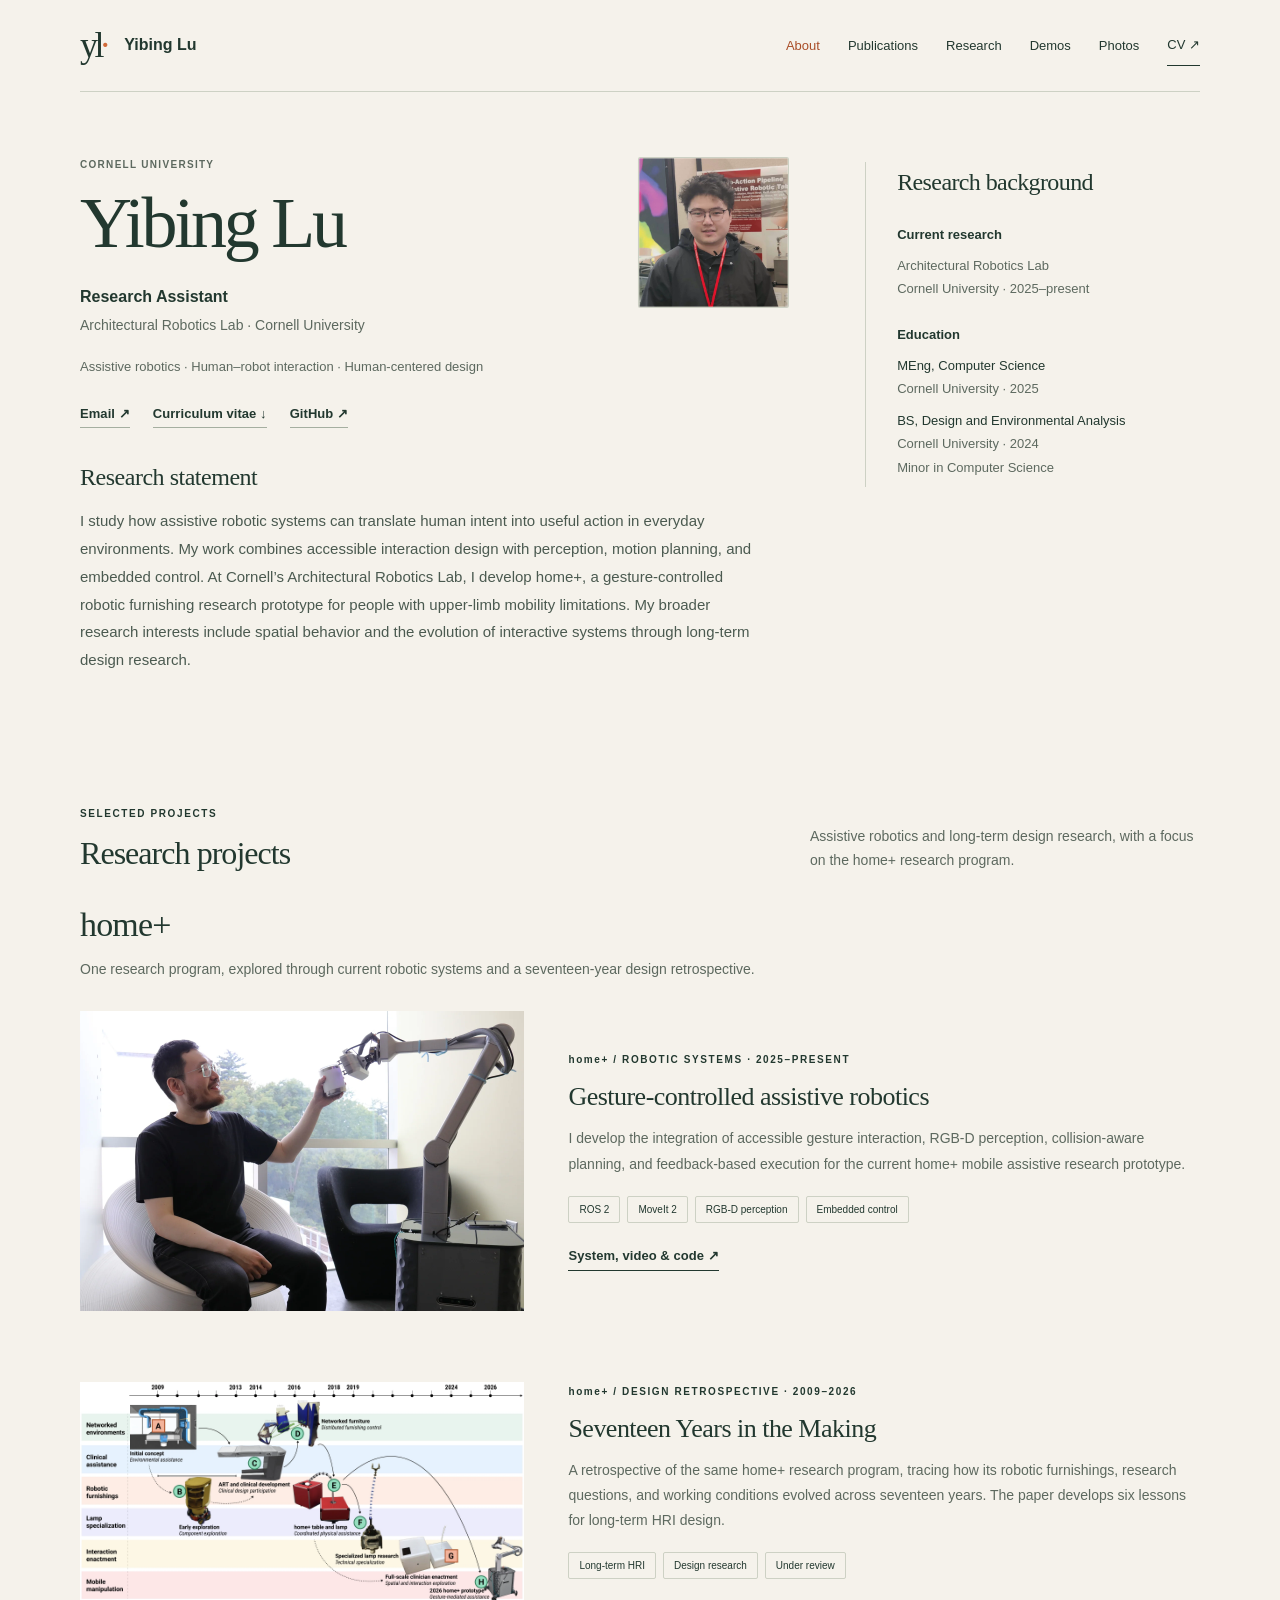
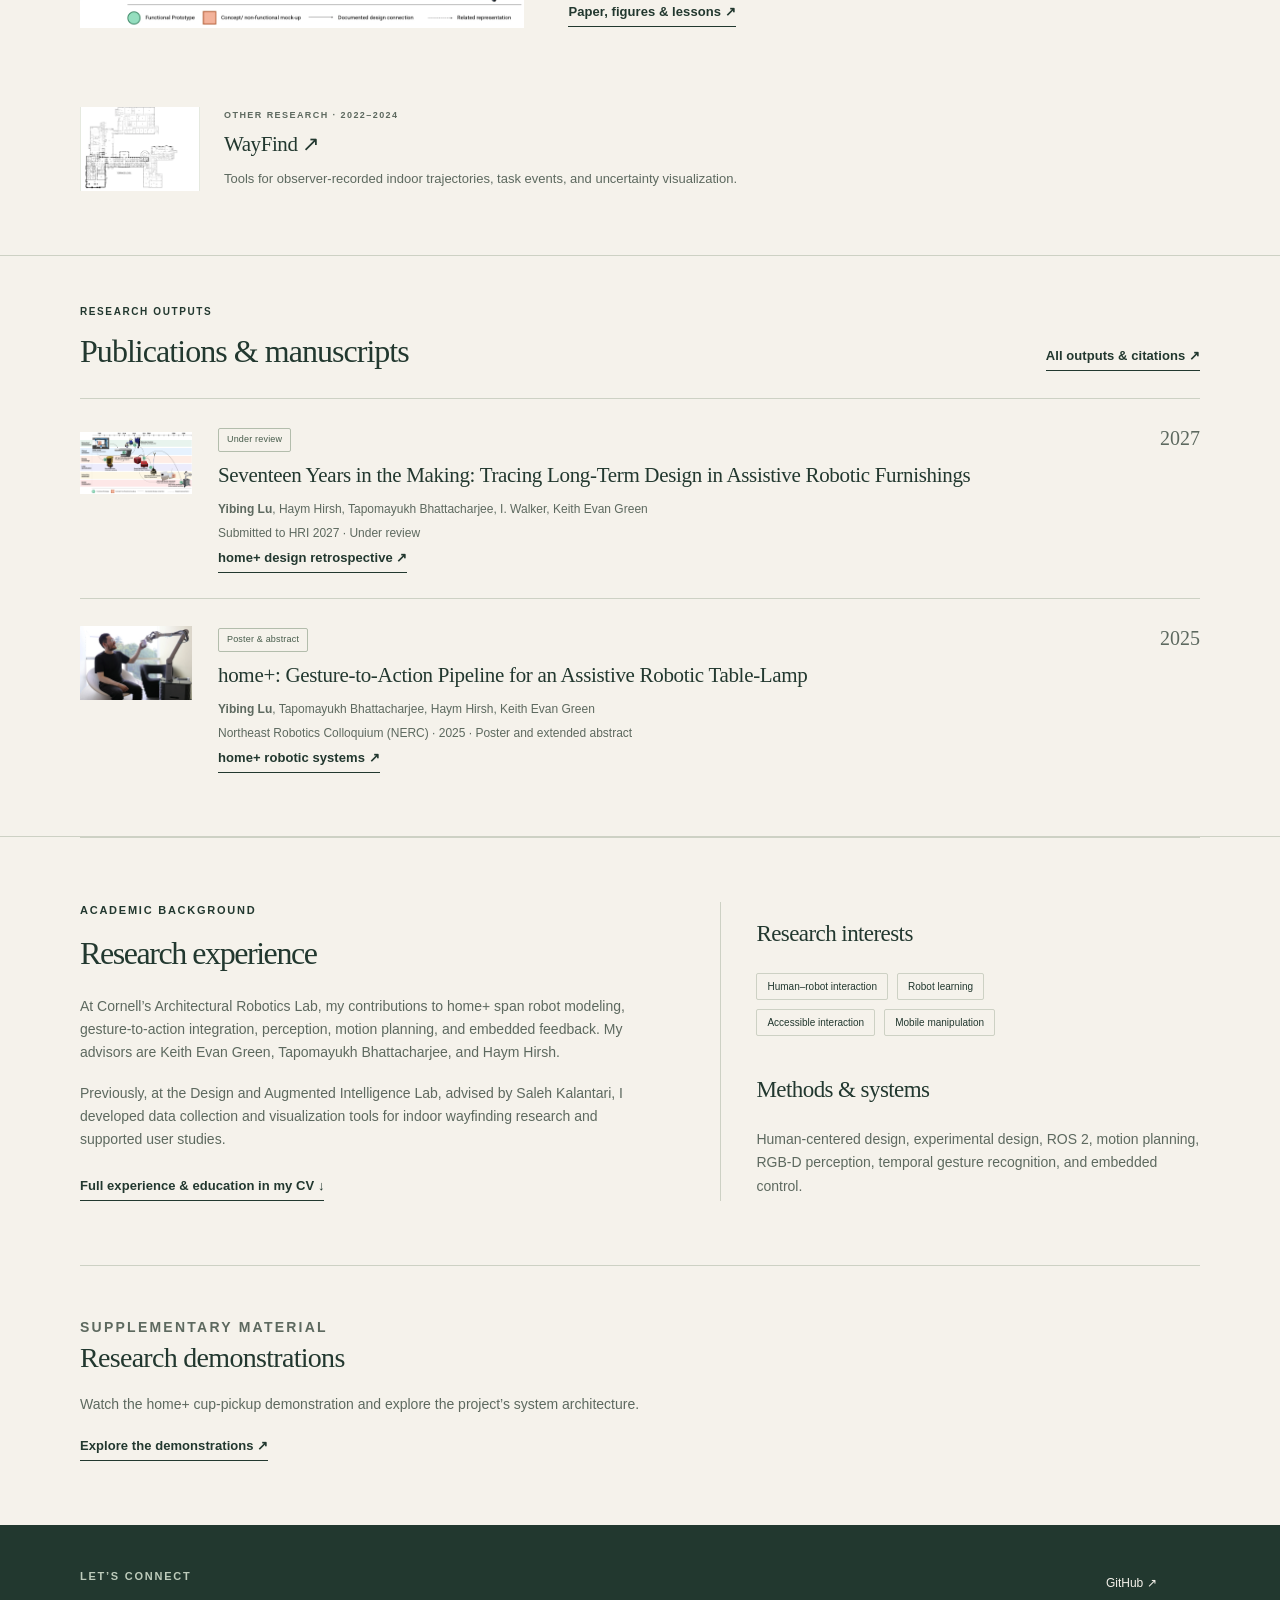
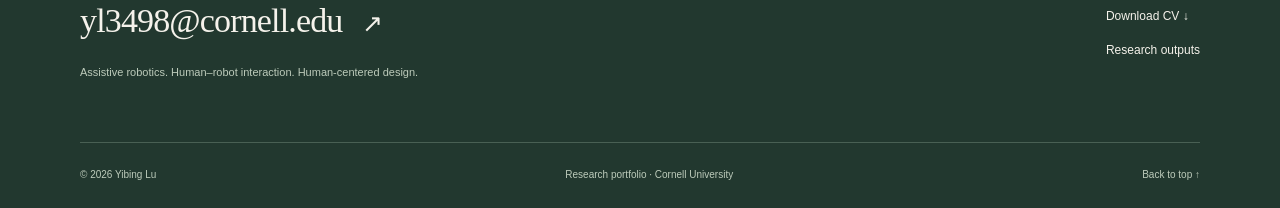
==== index.html @ 19083fc8 "Remove WayFind from manuscript listings and citations" ====
<!doctype html>
<html lang="en"><head><meta charset="utf-8"><meta name="viewport" content="width=device-width, initial-scale=1">
<title>Research | Yibing Lu</title><meta name="description" content="Yibing Lu, Research Assistant in Cornell University’s Architectural Robotics Lab. Research in assistive robotics, human–robot interaction, and human-centered design.">
<meta name="theme-color" content="#22382f"><meta property="og:title" content="Research | Yibing Lu"><meta property="og:description" content="Yibing Lu, Research Assistant in Cornell University’s Architectural Robotics Lab. Research in assistive robotics, human–robot interaction, and human-centered design."><meta property="og:type" content="website"><meta property="og:image" content="https://yibing-l.github.io/assets/social.svg">
<link rel="icon" href="assets/favicon.svg" type="image/svg+xml"><link rel="stylesheet" href="assets/style.css">
<script src="assets/main.js" defer></script><script src="assets/demos.js" defer></script>
</head><body class="academic-home"><a class="skip-link" href="#main">Skip to content</a>
<header class="site-header"><a class="brand" href="index.html" aria-label="Yibing Lu home"><span class="brand-mark">yl<span>·</span></span><span>Yibing Lu</span></a><button class="menu-toggle" aria-controls="site-nav" aria-expanded="false">Menu <span aria-hidden="true">＋</span></button><nav class="site-nav" id="site-nav" aria-label="Main navigation"><a href="index.html#profile" aria-current="page">About</a><a href="publications/index.html">Publications</a><a href="index.html#research">Research</a><a href="demos/index.html">Demos</a><a href="gallery/index.html">Photos</a><a class="nav-cv" href="assets/Yibing_Lu_CV.pdf" download>CV <span aria-hidden="true">↗</span></a></nav></header>
<main id="main"><section class="academic-profile wrap" id="profile">
  <div class="academic-intro">
    <div class="academic-heading">
      <div><p class="eyebrow">CORNELL UNIVERSITY</p><h1>Yibing Lu</h1></div>
      <img class="academic-portrait" src="assets/portraits/yibing-lu-research-portrait.webp" alt="Yibing Lu beside the home+ research poster" width="1024" height="1024" fetchpriority="high" decoding="async">
    </div>
    <p class="academic-role">Research Assistant</p>
    <p class="academic-affiliation">Architectural Robotics Lab · Cornell University</p>
    <p class="academic-fields">Assistive robotics · Human–robot interaction · Human-centered design</p>
    <div class="academic-links" aria-label="Contact and academic profiles">
      <a class="text-link" href="mailto:yl3498@cornell.edu">Email ↗</a>
      <a class="text-link" href="assets/Yibing_Lu_CV.pdf" download>Curriculum vitae ↓</a>
      <a class="text-link" href="https://github.com/Yibing-L">GitHub ↗</a>
    </div>
    <div class="academic-statement">
      <h2>Research statement</h2>
      <p>I study how assistive robotic systems can translate human intent into useful action in everyday environments. My work combines accessible interaction design with perception, motion planning, and embedded control. At Cornell’s Architectural Robotics Lab, I develop home+, a gesture-controlled robotic furnishing research prototype for people with upper-limb mobility limitations. My broader research interests include spatial behavior and the evolution of interactive systems through long-term design research.</p>
    </div>
  </div>
  <aside class="academic-summary" aria-labelledby="background-title">
    <h2 id="background-title">Research background</h2>
    <h3>Current research</h3>
    <p>Architectural Robotics Lab<br>Cornell University · 2025–present</p>
    <h3>Education</h3>
    <p><strong>MEng, Computer Science</strong><br>Cornell University · 2025</p>
    <p><strong>BS, Design and Environmental Analysis</strong><br>Cornell University · 2024<br>Minor in Computer Science</p>
  </aside>
</section>

<section class="section wrap" id="research">
  <div class="section-heading"><div><p class="eyebrow">SELECTED PROJECTS</p><h2>Research projects</h2></div><p>Assistive robotics and long-term design research, with a focus on the home+ research program.</p></div>
  <div class="homeplus-group" aria-labelledby="homeplus-title">
    <div class="homeplus-group-heading"><h3 id="homeplus-title">home+</h3><p>One research program, explored through current robotic systems and a seventeen-year design retrospective.</p></div>
  <article class="project-feature homeplus-entry">
    <a class="project-art dark" href="projects/homeplus/index.html" tabindex="-1" aria-hidden="true"><img src="assets/homeplus/homeplus-cup-interaction.webp" alt="" loading="lazy" width="1800" height="1200"></a>
    <div class="project-copy"><p class="eyebrow"><span class="project-name">home+</span> / ROBOTIC SYSTEMS · 2025–PRESENT</p><h4><a href="projects/homeplus/index.html">Gesture-controlled assistive robotics</a></h4><p>I develop the integration of accessible gesture interaction, RGB-D perception, collision-aware planning, and feedback-based execution for the current home+ mobile assistive research prototype.</p><div class="tags"><span>ROS 2</span><span>MoveIt 2</span><span>RGB-D perception</span><span>Embedded control</span></div><a class="text-link" href="projects/homeplus/index.html">System, video & code ↗</a></div>
  </article>
  <article class="project-feature homeplus-entry">
    <a class="project-art retrospective-art" href="projects/long-term-design/index.html" tabindex="-1" aria-hidden="true"><img src="assets/paper/retrospective-timeline.webp" alt="" width="2028" height="1120" loading="lazy"></a>
    <div class="project-copy"><p class="eyebrow"><span class="project-name">home+</span> / DESIGN RETROSPECTIVE · 2009–2026</p><h4><a href="projects/long-term-design/index.html">Seventeen Years in the Making</a></h4><p>A retrospective of the same home+ research program, tracing how its robotic furnishings, research questions, and working conditions evolved across seventeen years. The paper develops six lessons for long-term HRI design.</p><div class="tags"><span>Long-term HRI</span><span>Design research</span><span>Under review</span></div><a class="text-link" href="projects/long-term-design/index.html">Paper, figures & lessons ↗</a></div>
  </article>
  </div>
  <article class="wayfind-secondary"><a class="wayfind-small-thumb" href="projects/wayfind/index.html" tabindex="-1" aria-hidden="true"><img src="assets/wayfind/floorplan-terrace.webp" alt="" width="1920" height="1371" loading="lazy"></a><div><p class="eyebrow">OTHER RESEARCH · 2022–2024</p><h3><a href="projects/wayfind/index.html">WayFind ↗</a></h3><p>Tools for observer-recorded indoor trajectories, task events, and uncertainty visualization.</p></div></article>
</section>

<section class="publication-band academic-publications" id="publications">
  <div class="wrap">
    <div class="section-heading"><div><p class="eyebrow">RESEARCH OUTPUTS</p><h2>Publications & manuscripts</h2></div><a class="text-link" href="publications/index.html">All outputs & citations ↗</a></div>
    <article class="publication-preview with-thumb">
      <a class="publication-thumb" href="projects/long-term-design/index.html" tabindex="-1" aria-hidden="true"><img src="assets/paper/retrospective-timeline.webp" alt="" width="2028" height="1120" loading="lazy"></a>
      <div><span class="pill">Under review</span><h3><a href="publications/index.html#long-term">Seventeen Years in the Making: Tracing Long-Term Design in Assistive Robotic Furnishings</a></h3><p><strong>Yibing Lu</strong>, Haym Hirsh, Tapomayukh Bhattacharjee, I. Walker, Keith Evan Green</p><p class="muted">Submitted to HRI 2027 · Under review</p><a class="text-link" href="projects/long-term-design/index.html">home+ design retrospective ↗</a></div>
      <span class="output-year">2027</span>
    </article>
    <article class="publication-preview with-thumb">
      <a class="publication-thumb" href="projects/homeplus/index.html" tabindex="-1" aria-hidden="true"><img src="assets/homeplus/homeplus-cup-interaction.webp" alt="" width="1800" height="1200" loading="lazy"></a>
      <div><span class="pill neutral">Poster & abstract</span><h3><a href="publications/index.html#homeplus">home+: Gesture-to-Action Pipeline for an Assistive Robotic Table-Lamp</a></h3><p><strong>Yibing Lu</strong>, Tapomayukh Bhattacharjee, Haym Hirsh, Keith Evan Green</p><p class="muted">Northeast Robotics Colloquium (NERC) · 2025 · Poster and extended abstract</p><a class="text-link" href="projects/homeplus/index.html">home+ robotic systems ↗</a></div>
      <span class="output-year">2025</span>
    </article>
  </div>
</section>

<section class="section wrap about-grid" id="about">
  <div><p class="eyebrow">ACADEMIC BACKGROUND</p><h2>Research experience</h2><p>At Cornell’s Architectural Robotics Lab, my contributions to home+ span robot modeling, gesture-to-action integration, perception, motion planning, and embedded feedback. My advisors are Keith Evan Green, Tapomayukh Bhattacharjee, and Haym Hirsh.</p><p>Previously, at the Design and Augmented Intelligence Lab, advised by Saleh Kalantari, I developed data collection and visualization tools for indoor wayfinding research and supported user studies.</p><a class="text-link" href="assets/Yibing_Lu_CV.pdf" download>Full experience & education in my CV ↓</a></div>
  <div class="about-details"><h3>Research interests</h3><div class="tags spacious"><span>Human–robot interaction</span><span>Robot learning</span><span>Accessible interaction</span><span>Mobile manipulation</span></div><h3>Methods & systems</h3><p>Human-centered design, experimental design, ROS 2, motion planning, RGB-D perception, temporal gesture recognition, and embedded control.</p></div>
</section>

<section class="academic-demos wrap"><div><p class="eyebrow">SUPPLEMENTARY MATERIAL</p><h2>Research demonstrations</h2><p>Watch the home+ cup-pickup demonstration and explore the project’s system architecture.</p></div><a class="text-link" href="demos/index.html">Explore the demonstrations ↗</a></section>
</main>
<footer class="site-footer"><div><p class="eyebrow">LET’S CONNECT</p><a class="footer-email" href="mailto:yl3498@cornell.edu">yl3498@cornell.edu <span aria-hidden="true">↗</span></a><p>Assistive robotics. Human–robot interaction. Human-centered design.</p></div><div class="footer-links"><a href="https://github.com/Yibing-L">GitHub ↗</a><a href="assets/Yibing_Lu_CV.pdf" download>Download CV ↓</a><a href="publications/index.html">Research outputs</a></div><div class="footer-bottom"><span>© 2026 Yibing Lu</span><span>Research portfolio · Cornell University</span><a href="#main">Back to top ↑</a></div></footer>
<dialog class="photo-dialog" aria-label="Photo viewer"><button class="dialog-close" aria-label="Close photo viewer">Close ×</button><img alt=""><p></p></dialog>
</body></html>
---- assets/style.css ----
@charset "UTF-8";
:root{--paper:#f5f2eb;--ink:#22382f;--muted:#5d695f;--accent:#a94d27;--orange:#d16a39;--line:#cdd1c4;--sage:#e5e9df;--serif:Georgia,'Times New Roman',serif;--sans:'Segoe UI',Arial,sans-serif}
*{box-sizing:border-box}html{scroll-behavior:smooth;scroll-padding-top:100px}body{margin:0;color:var(--ink);background:var(--paper);font:16px/1.65 var(--sans);-webkit-font-smoothing:antialiased}body:has(dialog[open]){overflow:hidden}a{color:inherit;text-decoration:none}a:hover{text-decoration:underline;text-underline-offset:5px}button,input{font:inherit}button{color:inherit;cursor:pointer}button:disabled{cursor:default}img,svg{max-width:100%;display:block}img{height:auto}h1,h2,h3,p,figure{margin:0}h1,h2,h3{font-weight:400;line-height:1.12}h1,h2{font-family:var(--serif);letter-spacing:-.045em}h1{font-size:clamp(56px,6.3vw,91px)}h2{font-size:clamp(36px,3.7vw,54px)}h3{font-size:25px;letter-spacing:-.025em}p+p{margin-top:18px}em{font-weight:400;color:var(--accent)}::selection{background:#e6c09e;color:var(--ink)}:focus-visible{outline:3px solid var(--orange);outline-offset:6px;border-radius:2px}[hidden]{display:none!important}.wrap{max-width:1280px;width:calc(100% - 112px);margin-inline:auto}.section{padding-block:104px}.eyebrow{font-size:11px;line-height:1.5;letter-spacing:.16em;font-weight:650;text-transform:uppercase}.muted{color:var(--muted)}.sr-only{position:absolute;width:1px;height:1px;padding:0;margin:-1px;overflow:hidden;clip:rect(0,0,0,0);white-space:nowrap;border:0}.skip-link{position:fixed;top:-100px;left:20px;padding:12px 20px;background:var(--ink);color:var(--paper);z-index:100}.skip-link:focus{top:12px}.site-header{max-width:1392px;width:calc(100% - 112px);margin:auto;height:105px;display:flex;align-items:center;justify-content:space-between;border-bottom:1px solid var(--line);gap:30px}.brand{display:flex;align-items:center;gap:13px;font-weight:650;font-size:16px;white-space:nowrap}.brand:hover{text-decoration:none}.brand-mark{font:36px/.8 var(--serif);letter-spacing:-.1em;margin-right:5px}.brand-mark span{color:var(--orange)}.site-nav{display:flex;align-items:center;gap:28px;font-size:13px}.site-nav a{padding:9px 0;white-space:nowrap}.site-nav [aria-current=page]{color:var(--accent)}.nav-cv{border-bottom:1px solid var(--ink)}.menu-toggle{display:none;border:0;background:transparent}.hero{display:grid;grid-template-columns:1.08fr 1fr;align-items:center;gap:62px;padding-block:70px 76px}.hero .eyebrow{margin-bottom:26px}.status-dot{display:inline-block;width:7px;height:7px;border-radius:50%;background:var(--orange);margin-right:8px}.hero h1{line-height:1.03}.hero-intro{font-size:17px;line-height:1.7;max-width:470px;margin-top:28px;color:#4b5a50}.hero-actions{display:flex;align-items:center;gap:24px;margin-top:30px;flex-wrap:wrap}.button{display:inline-flex;justify-content:center;align-items:center;gap:28px;padding:14px 22px;background:var(--ink);color:var(--paper);border:1px solid var(--ink);font-size:13px;font-weight:600;line-height:1.5;transition:background .2s}.button:hover{background:#365246;text-decoration:none}.text-link{font:600 13px/1.6 var(--sans);display:inline-block;border:0;border-bottom:1px solid currentColor;padding:0 0 3px;background:none;letter-spacing:.005em}.text-link:hover{text-decoration:none;color:var(--accent)}.hero-affiliation{font-size:11px;line-height:1.8;color:var(--muted);margin-top:30px}.hero-visual{align-self:center;transform:translateY(7px)}.hero-visual>img{width:100%;background:var(--ink);border-radius:140px 140px 0 0}.hero-visual figcaption{font-size:10px;display:flex;justify-content:space-between;gap:15px;padding-top:13px;color:var(--muted);text-transform:uppercase;letter-spacing:.07em}.discipline-strip{border-block:1px solid var(--line)}.discipline-strip .wrap{display:flex;justify-content:space-between;align-items:center;gap:20px;padding-block:22px;font-size:12px;letter-spacing:.045em}.discipline-strip span[aria-hidden]{font-size:21px;color:var(--orange);line-height:1}.section-heading{display:flex;align-items:flex-end;justify-content:space-between;gap:65px;margin-bottom:48px}.section-heading .eyebrow{margin-bottom:18px}.section-heading>p{max-width:330px;color:var(--muted);font-size:14px}.project-feature{display:grid;grid-template-columns:1.07fr 1fr;gap:72px;align-items:center;padding-bottom:60px}.project-art{height:420px;overflow:hidden;background:var(--ink)}.project-art img{height:100%;width:100%;object-fit:cover}.project-copy h3{font:58px/1.1 var(--serif);margin:18px 0 12px}.project-subtitle{font-size:20px;margin-bottom:15px}.project-copy>p:not(.eyebrow):not(.project-subtitle){font-size:14px;color:var(--muted)}.tags{display:flex;flex-wrap:wrap;gap:7px;margin:24px 0}.tags span{font-size:10px;line-height:1.5;padding:5px 10px;border:1px solid var(--line);border-radius:2px}.project-pair{display:grid;grid-template-columns:1fr 1fr;gap:40px}.project-thumb{display:block;overflow:hidden}.project-thumb img{width:100%;transition:transform .35s}.project-thumb:hover img{transform:scale(1.025)}.project-pair .eyebrow{margin-top:23px;color:var(--muted);font-size:10px}.project-pair h3{margin:12px 0;font:29px/1.25 var(--serif)}.project-pair h3 span{font:21px var(--sans)}.project-pair article>p:last-child{max-width:500px;color:var(--muted);font-size:14px}.publication-band{background:var(--sage);padding-block:78px}.publication-band .section-heading{margin-bottom:36px}.publication-preview{display:grid;grid-template-columns:150px 1fr 70px;gap:25px;border-top:1px solid #c3cbbb;padding-block:29px;align-items:start}.pill{display:inline-flex;border:1px solid #ba7951;background:#f2e4d5;padding:5px 10px;width:fit-content;color:#82411e;font-size:10px;line-height:1.5;letter-spacing:.02em;border-radius:2px}.pill.neutral{border-color:#b3bdac;color:#475c4b;background:transparent}.publication-preview h3{font-size:20px;line-height:1.35;max-width:680px}.publication-preview p{font-size:11px;line-height:1.8;margin-top:8px}.publication-preview p+p{margin-top:2px}.output-year{font:30px/1 var(--serif);color:var(--muted);justify-self:end}.about-grid{display:grid;grid-template-columns:1.2fr 1fr;gap:100px}.about-grid h2{margin:19px 0 25px}.large-copy{font:25px/1.4 var(--serif);letter-spacing:-.02em}.about-grid>div>p:not(.eyebrow):not(.large-copy){color:var(--muted);font-size:14px}.about-grid .text-link{margin-top:25px}.about-details{border-left:1px solid var(--line);padding-left:52px;padding-top:35px}.about-details h3{font:26px/1.2 var(--serif);margin-bottom:25px}.timeline-item{display:grid;grid-template-columns:65px 1fr;gap:18px;padding-block:18px;border-top:1px solid var(--line);font-size:12px}.timeline-item>span{color:var(--muted);font-size:10px;white-space:nowrap}.timeline-item strong{font-weight:600;line-height:1.6;display:block}.timeline-item p{font-size:11px;color:var(--muted);margin-top:5px}.about-details h3:not(:first-child){margin-top:40px}.spacious{max-width:350px;gap:9px}.closing-grid{display:grid;grid-template-columns:1fr 1fr;gap:40px;padding-bottom:100px}.demo-teaser{display:block;background:var(--sage);padding:45px 40px}.demo-teaser:hover{text-decoration:none}.demo-teaser h2{font-size:39px;margin:18px 0 20px}.demo-teaser p:not(.eyebrow){font-size:13px;max-width:300px;color:var(--muted)}.demo-teaser .text-link{margin-top:30px}.photo-teaser{position:relative;display:block;min-height:360px;overflow:hidden}.photo-teaser>img{height:100%;width:100%;object-fit:cover;position:absolute;filter:brightness(.8)}.photo-teaser>div{position:absolute;inset:auto 0 0;padding:65px 28px 24px;background:linear-gradient(transparent,rgba(20,30,23,.86));color:var(--paper);display:flex;flex-direction:column;gap:7px}.photo-teaser .eyebrow{font-size:9px}.photo-teaser>div>span:last-child{font:30px var(--serif)}.site-footer{background:var(--ink);color:var(--paper);padding:66px max(56px,calc((100vw - 1280px)/2)) 25px;display:grid;grid-template-columns:1fr auto;gap:36px}.site-footer .eyebrow{color:#bdcbbb}.footer-email{font:clamp(24px,3.5vw,45px)/1.3 var(--serif);display:block;margin-top:15px;letter-spacing:-.025em}.footer-email span{font:25px var(--sans);margin-left:12px}.site-footer p:not(.eyebrow){font-size:11px;color:#bdcbbb;margin-top:20px}.footer-links{display:flex;flex-direction:column;gap:14px;padding-top:6px;font-size:12px}.footer-bottom{grid-column:1/-1;display:flex;justify-content:space-between;gap:20px;border-top:1px solid #496054;padding-top:24px;margin-top:25px;font-size:10px;color:#bdcbbb}.page-intro{padding-block:75px 56px}.page-intro .eyebrow{margin-bottom:26px}.page-intro h1{max-width:1000px}.page-lead{font-size:20px;line-height:1.65;max-width:740px;color:#536257;margin-top:30px}.back-link{display:inline-block;font-size:12px;margin-bottom:35px;color:var(--muted)}.project-meta{display:grid;grid-template-columns:repeat(4,1fr);gap:30px;border-top:1px solid var(--line);padding-top:25px;margin-top:46px}.project-meta span{display:block;font-size:10px;text-transform:uppercase;letter-spacing:.09em;color:var(--muted);margin-bottom:9px}.project-meta strong{font-size:12px;font-weight:500;display:block}.case-hero img{width:100%;height:490px;object-fit:cover;background:var(--sage)}.case-hero:has(img[src$="homeplus.svg"]){background:var(--ink);display:grid;grid-template-columns:1fr}.case-hero img[src$="homeplus.svg"]{object-fit:contain;background:var(--ink)}.case-hero figcaption{padding-top:12px;color:var(--muted);font-size:10px;background:var(--paper)}.case-body{display:grid;grid-template-columns:240px 1fr;gap:90px;padding-block:80px 100px}.case-aside{font:21px/1.5 var(--serif)}.case-aside .eyebrow{font-family:var(--sans);margin-bottom:18px}.case-aside .text-link{margin-top:25px}.prose{max-width:850px}.prose h2{font-size:36px;line-height:1.2;margin:45px 0 22px}.prose h2:first-child{margin-top:0}.prose>p,.contribution-list{font-size:15px;color:#4b5a50}.contribution-list{padding-left:20px;margin-block:24px}.contribution-list li{padding-left:7px;margin-bottom:18px}.contribution-list strong{color:var(--ink)}.prose research-demo{display:block;margin-top:30px}.prose .button{margin-top:25px}.research-lenses{display:grid;gap:22px;margin-top:32px}.research-lenses>div{border-top:1px solid var(--line);padding-top:20px}.research-lenses span{color:var(--accent);font-size:11px}.research-lenses h3{font:25px var(--serif);margin:8px 0}.research-lenses p{font-size:13px;color:var(--muted)}.next-project{border-top:1px solid var(--line);padding-block:35px 70px}.next-project>a{font:clamp(32px,4vw,52px)/1.25 var(--serif);display:flex;justify-content:space-between;gap:20px;margin-top:20px}.publication-list{padding-bottom:100px}.filter-bar{display:flex;gap:7px;flex-wrap:wrap;margin:8px 0 42px}.filter-bar button{border:1px solid var(--line);background:transparent;border-radius:3px;padding:9px 16px;font-size:12px}.filter-bar button[aria-pressed=true]{background:var(--ink);border-color:var(--ink);color:var(--paper)}.filter-bar button span{margin-left:10px;opacity:.65}.publication-entry{display:grid;grid-template-columns:170px 1fr;gap:50px;padding-block:38px 45px;border-top:1px solid var(--line);scroll-margin-top:30px}.publication-side{display:flex;flex-direction:column;gap:20px}.publication-side .output-year{align-self:flex-start}.publication-entry h2{font:32px/1.3 var(--serif);letter-spacing:-.025em;max-width:860px}.publication-entry .authors{font-size:13px;margin-top:20px}.publication-entry .venue{font-size:12px;font-weight:600;margin-top:8px;color:var(--accent)}.publication-entry p:not(.authors):not(.venue):not(.availability){font-size:14px;color:var(--muted);margin-top:22px;max-width:750px}.output-actions{display:flex;gap:25px;flex-wrap:wrap;margin-top:25px}.availability{font-size:11px;color:var(--muted);margin-top:15px}.citation-download{border-top:1px solid var(--line);padding-top:30px;display:flex;align-items:center;gap:25px;font-size:13px;flex-wrap:wrap}.copy-status{font-size:12px;color:var(--accent)}.demo-section{padding-block:16px 72px}.demo-heading{max-width:740px;margin-bottom:28px}.demo-heading h2{margin-block:15px 20px;font-size:42px}.demo-heading>p{color:var(--muted);font-size:14px}.demo-section>.text-link{margin-top:24px}.editorial-note{font-size:12px;max-width:620px;border-left:2px solid var(--orange);padding-left:17px;color:var(--muted);margin-top:26px}.gallery-section{padding-bottom:100px}.photo-open{border:0;background:transparent;padding:0;width:100%;position:relative;overflow:hidden}.photo-open img{width:100%;max-height:740px;object-fit:cover}.photo-open>span{position:absolute;bottom:20px;right:20px;background:var(--paper);padding:8px 15px;font-size:12px}.gallery-photo figcaption{display:flex;justify-content:space-between;gap:20px;font-size:11px;padding-top:16px;color:var(--muted)}.gallery-note{display:grid;grid-template-columns:1fr 1fr;gap:25px 80px;margin-top:90px;padding-top:38px;border-top:1px solid var(--line)}.gallery-note .eyebrow{grid-column:1/-1}.gallery-note h2{font-size:40px}.gallery-note>p:not(.eyebrow){font-size:14px;color:var(--muted)}.gallery-note .text-link{grid-column:2;justify-self:start}.photo-dialog{max-width:95vw;max-height:95dvh;border:0;padding:45px 25px 20px;background:var(--paper);color:var(--ink);width:1200px}.photo-dialog::backdrop{background:rgba(13,25,18,.85)}.photo-dialog img{max-height:75dvh;width:100%;object-fit:contain}.photo-dialog p{text-align:center;font-size:12px;margin-top:15px}.dialog-close{position:absolute;right:20px;top:10px;border:0;background:none;font-size:13px}
@media(min-width:1550px){.hero{gap:100px}.hero-visual>img{max-height:600px}.site-header{max-width:1280px}}
@media(max-width:1100px){.wrap,.site-header{width:calc(100% - 64px)}.site-nav{gap:18px}.hero{gap:35px}.hero h1{font-size:72px}.project-feature{gap:40px}.about-grid{gap:45px}.about-details{padding-left:30px}.site-footer{padding-inline:32px}.case-body{grid-template-columns:190px 1fr;gap:45px}.publication-preview{grid-template-columns:135px 1fr 60px}.hero-actions{gap:20px}.hero-visual figcaption{font-size:8px}}
@media(max-width:800px){.site-header{height:83px}.site-nav{gap:14px;font-size:11px}.hero{padding-block:48px;gap:25px}.hero h1{font-size:59px}.hero-intro{font-size:14px}.hero-actions{gap:18px}.hero-actions .button{padding:12px 14px;gap:16px;font-size:11px}.hero-actions .text-link{font-size:11px}.hero-affiliation{font-size:10px}.hero .eyebrow{font-size:9px}.hero-visual>img{border-radius:95px 95px 0 0}.hero-visual figcaption{display:block}.hero-visual figcaption span{display:block;margin-top:3px}.discipline-strip .wrap{font-size:10px;gap:10px}.section{padding-block:70px}.section-heading{gap:30px}.section-heading>p{max-width:230px;font-size:12px}.section-heading h2{font-size:39px}.project-feature{gap:30px}.project-art{height:340px}.project-copy h3{font-size:45px}.project-subtitle{font-size:17px}.project-copy>p:not(.eyebrow):not(.project-subtitle){font-size:12px}.project-copy .eyebrow{font-size:9px}.tags span{font-size:9px}.project-pair{gap:25px}.project-pair h3{font-size:25px}.publication-preview{grid-template-columns:120px 1fr;gap:20px}.publication-preview .output-year{display:none}.publication-preview h3{font-size:18px}.about-grid{grid-template-columns:1fr}.about-details{border-left:0;padding:0}.about-details .timeline-item{max-width:520px}.closing-grid{gap:25px;padding-bottom:70px}.demo-teaser{padding:30px}.demo-teaser h2{font-size:31px}.photo-teaser>div{padding-inline:20px}.photo-teaser>div>span:last-child{font-size:25px}.page-intro{padding-block:55px 40px}.page-intro h1{font-size:64px}.page-lead{font-size:18px}.project-meta{grid-template-columns:1fr 1fr;gap:25px}.case-body{grid-template-columns:1fr;padding-top:48px;gap:35px}.case-aside{display:grid;grid-template-columns:1fr 2fr;gap:15px 30px}.case-aside p+p{margin:0}.case-aside .text-link{grid-column:2;margin:0;justify-self:start}.case-aside p:not(.eyebrow){font-size:19px}.case-hero img{height:380px}.publication-entry{grid-template-columns:120px 1fr;gap:25px}.publication-entry h2{font-size:27px}.site-footer{grid-template-columns:1fr}.footer-links{flex-direction:row;gap:25px;padding-top:0}.footer-bottom{margin-top:0}.gallery-note{gap:25px 40px}.gallery-note h2{font-size:34px}}
@media(max-width:600px){html{scroll-padding-top:25px}.wrap,.site-header{width:calc(100% - 40px)}.site-header{height:76px;position:relative}.brand{font-size:14px}.brand-mark{font-size:32px}.menu-toggle{display:flex;align-items:center;gap:12px;font-size:12px;padding:10px 0 10px 10px}.site-nav{display:none;position:absolute;top:75px;left:-20px;right:-20px;z-index:20;background:var(--paper);border-bottom:1px solid var(--line);padding:20px;box-shadow:0 10px 15px #22382f0a;flex-wrap:wrap;gap:8px 25px;font-size:14px}.site-nav.is-open{display:flex}.hero{grid-template-columns:1fr;gap:40px;padding-top:40px;padding-bottom:40px}.hero .eyebrow{font-size:10px;margin-bottom:22px}.hero h1{font-size:clamp(46px,14vw,80px);line-height:1.04}.hero h1 br:nth-child(2){display:none}.hero-intro{font-size:15px;max-width:440px;margin-top:23px}.hero-actions{gap:25px;margin-top:24px}.hero-actions .button{font-size:12px;padding:13px 17px}.hero-actions .text-link{font-size:12px}.hero-affiliation{font-size:10px;margin-top:23px}.hero-visual{transform:none;max-width:440px;width:100%;justify-self:center}.hero-visual>img{border-radius:120px 120px 0 0;max-height:440px;object-fit:cover}.hero-visual figcaption{display:flex;font-size:8px}.discipline-strip .wrap{padding-block:17px;justify-content:center;flex-wrap:wrap;gap:7px 12px;font-size:9px}.discipline-strip span[aria-hidden]{font-size:13px}.section{padding-block:60px}.section-heading{display:block;margin-bottom:30px}.section-heading h2{font-size:38px}.section-heading>p{max-width:440px;margin-top:23px;font-size:13px}.section-heading>.text-link{margin-top:20px}.project-feature{grid-template-columns:1fr;gap:26px;padding-bottom:45px}.project-art{height:345px}.project-copy .eyebrow{font-size:10px}.project-copy h3{margin-top:14px}.project-subtitle{font-size:19px}.project-copy>p:not(.eyebrow):not(.project-subtitle){font-size:14px}.tags span{font-size:10px}.project-pair{grid-template-columns:1fr;gap:40px}.project-pair h3{font-size:28px}.project-pair .eyebrow{font-size:9px;margin-top:18px}.publication-band{padding-block:55px}.publication-preview{grid-template-columns:1fr;gap:17px;padding-block:25px}.publication-preview h3{font-size:20px}.publication-preview p{font-size:11px}.about-grid{gap:42px}.about-grid h2{font-size:37px}.large-copy{font-size:24px}.about-details h3{font-size:25px}.closing-grid{grid-template-columns:1fr;gap:25px;padding-bottom:55px}.demo-teaser{padding:34px 28px}.demo-teaser h2{font-size:36px}.photo-teaser{min-height:340px}.site-footer{padding:45px 20px 25px;gap:28px}.footer-email{font-size:30px;overflow-wrap:anywhere}.footer-email span{font-size:21px;margin-left:3px}.site-footer p:not(.eyebrow){font-size:10px}.footer-links{gap:23px;font-size:11px;flex-wrap:wrap}.footer-bottom{gap:14px;font-size:9px;flex-wrap:wrap}.footer-bottom>span:nth-child(2){order:3;flex-basis:100%}.page-intro{padding-top:42px}.page-intro h1{font-size:clamp(42px,11.5vw,52px)}.page-intro .eyebrow{font-size:10px;margin-bottom:20px}.page-lead{font-size:17px;margin-top:24px}.project-meta{margin-top:32px;gap:22px 20px}.project-meta strong{font-size:11px}.project-meta span{font-size:9px}.case-hero img{height:300px}.case-hero figcaption{font-size:9px}.case-body{padding-block:42px 60px;gap:30px}.case-aside{display:block}.case-aside p:not(.eyebrow){font-size:20px}.case-aside .text-link{margin-top:15px}.prose h2{font-size:30px;margin-top:38px}.prose>p,.contribution-list{font-size:14px}.next-project{padding-bottom:45px}.publication-list{padding-bottom:65px}.publication-entry{grid-template-columns:1fr;gap:20px;padding-block:30px}.publication-side{flex-direction:row;align-items:center;gap:18px}.publication-side .output-year{font-size:25px}.publication-entry h2{font-size:27px}.publication-entry .authors{font-size:12px}.filter-bar{gap:7px;margin-bottom:25px}.filter-bar button{font-size:11px;padding:8px 12px}.citation-download{display:block}.citation-download .text-link{margin-top:12px}.copy-status{display:block;margin-top:12px}.demo-heading h2{font-size:34px}.demo-section{padding-bottom:50px}.gallery-photo figcaption{display:block;font-size:10px}.gallery-photo figcaption span{display:block;margin-top:5px}.gallery-note{grid-template-columns:1fr;margin-top:55px;gap:20px}.gallery-note .text-link{grid-column:1}.gallery-note h2{font-size:35px}.photo-dialog{padding:45px 12px 18px}.photo-dialog p{font-size:10px}.photo-open>span{font-size:10px;right:12px;bottom:12px}.gallery-section{padding-bottom:65px}}
@media(prefers-reduced-motion:reduce){html{scroll-behavior:auto}*,*::before,*::after{animation:none!important;transition:none!important}}

/* The homepage follows a quieter academic reading order. */
.academic-home .wrap,.academic-home .site-header{max-width:1120px}
.academic-home .site-header{height:92px}
.academic-profile{display:grid;grid-template-columns:minmax(0,1.8fr) minmax(260px,.85fr);gap:76px;padding-block:65px 68px;align-items:start}
.academic-profile>*{min-width:0}
.academic-profile .eyebrow{font-size:10px;letter-spacing:.13em;color:var(--muted)}
.academic-profile h1{font:400 72px/1.05 var(--serif);letter-spacing:-.045em;margin:14px 0 20px}
.academic-profile .academic-role{font-size:16px;line-height:1.5;font-weight:600;color:var(--ink);margin:0}
.academic-profile .academic-affiliation{font-size:14px;line-height:1.65;margin-top:5px;color:var(--muted)}
.academic-profile .academic-fields{font-size:13px;line-height:1.8;max-width:600px;margin-top:18px;color:var(--muted)}
.academic-statement{margin-top:34px;max-width:680px}
.academic-statement h2{font:400 24px/1.3 var(--serif);letter-spacing:-.02em;margin-bottom:14px}
.academic-statement p{font-size:15px;line-height:1.85;color:#4b5a50;margin:0}
.academic-links{display:flex;flex-wrap:wrap;align-items:center;gap:10px 23px;margin-top:26px}
.academic-links a{font-size:13px;line-height:1.6;border-bottom:1px solid #a5afa0;padding-bottom:2px;overflow-wrap:anywhere}
.academic-links a:hover{color:var(--accent);text-decoration:none;border-color:currentColor}
.academic-summary{border-left:1px solid var(--line);padding:5px 0 8px 31px;margin-top:5px}
.academic-summary h2{font:400 24px/1.3 var(--serif);letter-spacing:-.025em;margin-bottom:27px}
.academic-summary h3{font:600 13px/1.5 var(--sans);letter-spacing:0;margin:25px 0 9px}
.academic-summary p{font-size:13px;line-height:1.8;color:var(--muted);margin-top:8px}
.academic-summary p strong{color:var(--ink);font-weight:500}
.academic-home .academic-publications{background:transparent;border-block:1px solid var(--line);padding-block:48px 38px}
.academic-home .academic-publications .section-heading{margin-bottom:27px;gap:30px}
.academic-home .academic-publications .section-heading .eyebrow{font-size:10px;margin-bottom:12px}
.academic-home .academic-publications h2{font-size:32px;line-height:1.25;letter-spacing:-.03em}
.academic-home .academic-publications .publication-preview{grid-template-columns:132px minmax(0,1fr) 46px;gap:26px;padding-block:25px;border-color:var(--line)}
.academic-home .academic-publications .publication-preview h3{font:400 21px/1.4 var(--serif);letter-spacing:-.015em;max-width:760px}
.academic-home .academic-publications .publication-preview p{font-size:12px;line-height:1.75;color:var(--muted);margin-top:9px}
.academic-home .academic-publications .publication-preview p+p{margin-top:3px}
.academic-home .academic-publications .pill{background:transparent;border-color:#b3bdac;color:#475c4b;font-size:9px;line-height:1.55;padding:4px 8px}
.academic-home .academic-publications .output-year{font-size:20px;line-height:1.4}
.academic-home .section{padding-block:64px}
.academic-home .section-heading{gap:42px;margin-bottom:32px}
.academic-home .section-heading .eyebrow{font-size:10px;margin-bottom:12px}
.academic-home .section-heading h2{font-size:32px;line-height:1.25;letter-spacing:-.03em}
.academic-home .section-heading>p{max-width:390px;font-size:14px;line-height:1.75}
.academic-home .project-feature{grid-template-columns:minmax(0,.95fr) minmax(0,1.35fr);gap:44px;padding-bottom:44px}
.academic-home .project-art{height:300px}
.academic-home .project-copy h3{font:400 34px/1.2 var(--serif);letter-spacing:-.025em;margin:11px 0 10px}
.academic-home .project-copy .eyebrow{font-size:10px;line-height:1.7}
.academic-home .project-subtitle{font-size:17px;line-height:1.5;margin-bottom:13px}
.academic-home .project-copy>p:not(.eyebrow):not(.project-subtitle){font-size:14px;line-height:1.8}
.academic-home .project-copy .tags{margin-block:19px}
.academic-home .project-pair{gap:35px}
.academic-home .project-thumb{height:238px;background:var(--sage)}
.academic-home .project-thumb img{height:100%;width:100%;object-fit:contain;transform:none}
.academic-home .project-pair h3{font-size:26px;line-height:1.35;margin-block:10px}
.academic-home .project-pair .eyebrow{font-size:9px;line-height:1.7;margin-top:19px}
.academic-home .project-pair article>p:last-child{font-size:14px;line-height:1.8}
.academic-home .about-grid{border-top:1px solid var(--line);gap:65px}
.academic-home .about-grid h2{font-size:32px;line-height:1.25;margin-block:14px 22px}
.academic-home .large-copy{font-size:23px;line-height:1.45}
.academic-home .about-details{padding-top:18px;padding-left:35px}
.academic-home .about-details h3{font-size:23px}
.academic-demos{border-top:1px solid var(--line);padding-block:34px 64px}
.academic-demos h2{font-size:28px;line-height:1.3;letter-spacing:-.025em}
.academic-demos p{font-size:14px;line-height:1.8;color:var(--muted);max-width:720px;margin-top:15px}
.academic-demos .text-link{margin-top:19px}
.academic-home .site-footer{padding:43px max(56px,calc((100vw - 1120px)/2)) 24px}
.academic-home .footer-email{font-size:34px}

@media(max-width:1100px){
  .academic-profile{gap:44px;grid-template-columns:minmax(0,1.65fr) minmax(250px,.9fr);padding-block:55px 58px}
  .academic-profile h1{font-size:66px}
  .academic-summary{padding-left:25px}
  .academic-home .project-feature{gap:33px}
  .academic-home .project-art{height:280px}
  .academic-home .about-grid{gap:40px}
  .academic-home .site-footer{padding-inline:32px}
}
@media(max-width:840px){
  .academic-profile{grid-template-columns:minmax(0,1fr);gap:37px}
  .academic-statement{max-width:720px}
  .academic-summary{border-left:0;border-top:1px solid var(--line);padding:27px 0 0;margin-top:0;max-width:720px}
  .academic-summary h2{margin-bottom:19px}
  .academic-summary h3{margin-top:20px}
  .academic-home .academic-publications .publication-preview{grid-template-columns:116px minmax(0,1fr);gap:22px}
  .academic-home .academic-publications .output-year{display:none}
  .academic-home .project-feature{grid-template-columns:minmax(0,.9fr) minmax(0,1.1fr);gap:28px}
  .academic-home .project-art{height:275px}
  .academic-home .project-copy h3{font-size:31px}
  .academic-home .project-thumb{height:205px}
  .academic-home .about-grid{grid-template-columns:minmax(0,1fr);gap:32px}
  .academic-home .about-details{padding:0;border:0}
}
@media(max-width:600px){
  .academic-home .site-header{height:76px}
  .academic-profile{padding-block:39px 42px;gap:29px}
  .academic-profile h1{font-size:clamp(48px,13vw,60px);margin-block:13px 18px}
  .academic-profile .academic-role{font-size:15px}
  .academic-profile .academic-affiliation{font-size:13px}
  .academic-profile .academic-fields{font-size:12px;margin-top:16px}
  .academic-statement{margin-top:28px}
  .academic-statement h2{font-size:23px;margin-bottom:12px}
  .academic-statement p{font-size:14px;line-height:1.85}
  .academic-links{gap:12px 20px;margin-top:22px}
  .academic-links a{font-size:12px}
  .academic-summary{padding-top:23px}
  .academic-summary h2{font-size:23px;margin-bottom:19px}
  .academic-summary p{font-size:13px}
  .academic-home .academic-publications{padding-block:35px 20px}
  .academic-home .academic-publications h2{font-size:29px}
  .academic-home .academic-publications .section-heading{margin-bottom:21px}
  .academic-home .academic-publications .publication-preview{grid-template-columns:minmax(0,1fr);gap:13px;padding-block:23px}
  .academic-home .academic-publications .publication-preview h3{font-size:21px}
  .academic-home .academic-publications .publication-preview p{font-size:12px}
  .academic-home .section{padding-block:43px}
  .academic-home .section-heading{margin-bottom:26px}
  .academic-home .section-heading h2{font-size:29px}
  .academic-home .section-heading>p{font-size:13px;margin-top:18px}
  .academic-home .project-feature{grid-template-columns:minmax(0,1fr);gap:23px;padding-bottom:34px}
  .academic-home .project-art{height:265px}
  .academic-home .project-copy h3{font-size:31px}
  .academic-home .project-subtitle{font-size:17px}
  .academic-home .project-pair{grid-template-columns:minmax(0,1fr);gap:31px}
  .academic-home .project-thumb{height:205px}
  .academic-home .project-pair h3{font-size:25px}
  .academic-home .about-grid h2{font-size:29px}
  .academic-home .large-copy{font-size:21px}
  .academic-demos{padding-block:28px 43px}
  .academic-demos h2{font-size:27px}
  .academic-demos p{font-size:13px}
  .academic-home .site-footer{padding:34px 20px 23px}
  .academic-home .footer-email{font-size:28px}
}

/* Keep the existing image-and-text flow within the HomePlus grouping. */
.homeplus-group-heading{margin-bottom:29px}
.homeplus-group-heading h3{
  margin:0 0 11px;
  font:400 34px/1.2 var(--serif);
  letter-spacing:-.025em;
}
.homeplus-group-heading p{
  max-width:770px;
  margin:0;
  font-size:14px;
  line-height:1.8;
  color:var(--muted);
}
.homeplus-entry .project-copy{min-width:0}
.homeplus-entry .project-copy h4{
  margin:11px 0 12px;
  font:400 26px/1.35 var(--serif);
  letter-spacing:-.02em;
}
.homeplus-entry .project-art.retrospective-art{background:var(--paper)}
.homeplus-entry .project-art.retrospective-art img,
.homeplus-entry .project-art img.retrospective-art{object-fit:contain}

.wayfind-secondary{
  display:grid;
  grid-template-columns:120px minmax(0,1fr);
  gap:24px;
  align-items:center;
  padding-top:8px;
}
.wayfind-secondary>div{min-width:0}
.wayfind-secondary>a:first-child,
.wayfind-secondary .wayfind-thumb{
  display:block;
  width:120px;
  height:84px;
  overflow:hidden;
  background:var(--sage);
  object-fit:contain;
}
.wayfind-secondary>img,
.wayfind-secondary>a:first-child img,
.wayfind-secondary .wayfind-thumb img{
  display:block;
  width:120px;
  height:84px;
  object-fit:contain;
}
.wayfind-secondary .eyebrow{
  margin:0 0 7px;
  font-size:9px;
  line-height:1.7;
  color:var(--muted);
}
.wayfind-secondary h3{
  margin:0 0 8px;
  font:400 21px/1.35 var(--serif);
  letter-spacing:-.02em;
}
.wayfind-secondary p:not(.eyebrow){
  max-width:760px;
  margin:0;
  font-size:13px;
  line-height:1.8;
  color:var(--muted);
}
.wayfind-secondary .text-link{margin-top:9px;font-size:12px}

.academic-home .academic-publications .publication-preview.with-thumb{
  grid-template-columns:112px minmax(0,1fr) 46px;
}
.publication-preview.with-thumb>div{min-width:0}
.publication-preview.with-thumb .publication-thumb{
  display:block;
  width:112px;
  height:78px;
  object-fit:contain;
}
.publication-preview.with-thumb .publication-thumb img{
  display:block;
  width:112px;
  height:78px;
  object-fit:contain;
}
.academic-home .academic-publications .publication-preview.with-thumb .pill{
  margin-bottom:9px;
}
@media(max-width:840px){
  .academic-home .academic-publications .publication-preview.with-thumb{
    grid-template-columns:112px minmax(0,1fr);
  }
}
@media(max-width:600px){
  .homeplus-group-heading{margin-bottom:25px}
  .homeplus-group-heading h3{font-size:31px}
  .homeplus-group-heading p{font-size:13px}
  .homeplus-entry .project-copy h4{font-size:25px}
  .wayfind-secondary{grid-template-columns:88px minmax(0,1fr);gap:17px}
  .wayfind-secondary>a:first-child,
  .wayfind-secondary .wayfind-thumb,
  .wayfind-secondary>img,
  .wayfind-secondary>a:first-child img,
  .wayfind-secondary .wayfind-thumb img{width:88px;height:64px}
  .wayfind-secondary h3{font-size:21px}
  .wayfind-secondary p:not(.eyebrow){font-size:12px;line-height:1.75}
  .academic-home .academic-publications .publication-preview.with-thumb{
    grid-template-columns:72px minmax(0,1fr);
    gap:16px;
  }
  .publication-preview.with-thumb .publication-thumb,
  .publication-preview.with-thumb .publication-thumb img{width:72px;height:60px}
}

.project-name{text-transform:none}

.academic-heading{display:flex;justify-content:space-between;align-items:flex-start;gap:24px}
.academic-heading>div{min-width:0}
.academic-portrait{width:128px;height:128px;flex:none;object-fit:cover;object-position:center;border:1px solid var(--line);border-radius:2px;transform:scale(1.18);transform-origin:top right}
@media(max-width:1100px){.academic-portrait{width:112px;height:112px}}
@media(max-width:600px){.academic-heading{gap:18px}.academic-portrait{width:84px;height:84px}}
@media(max-width:360px){.academic-heading{gap:12px}.academic-portrait{width:60px;height:60px}}
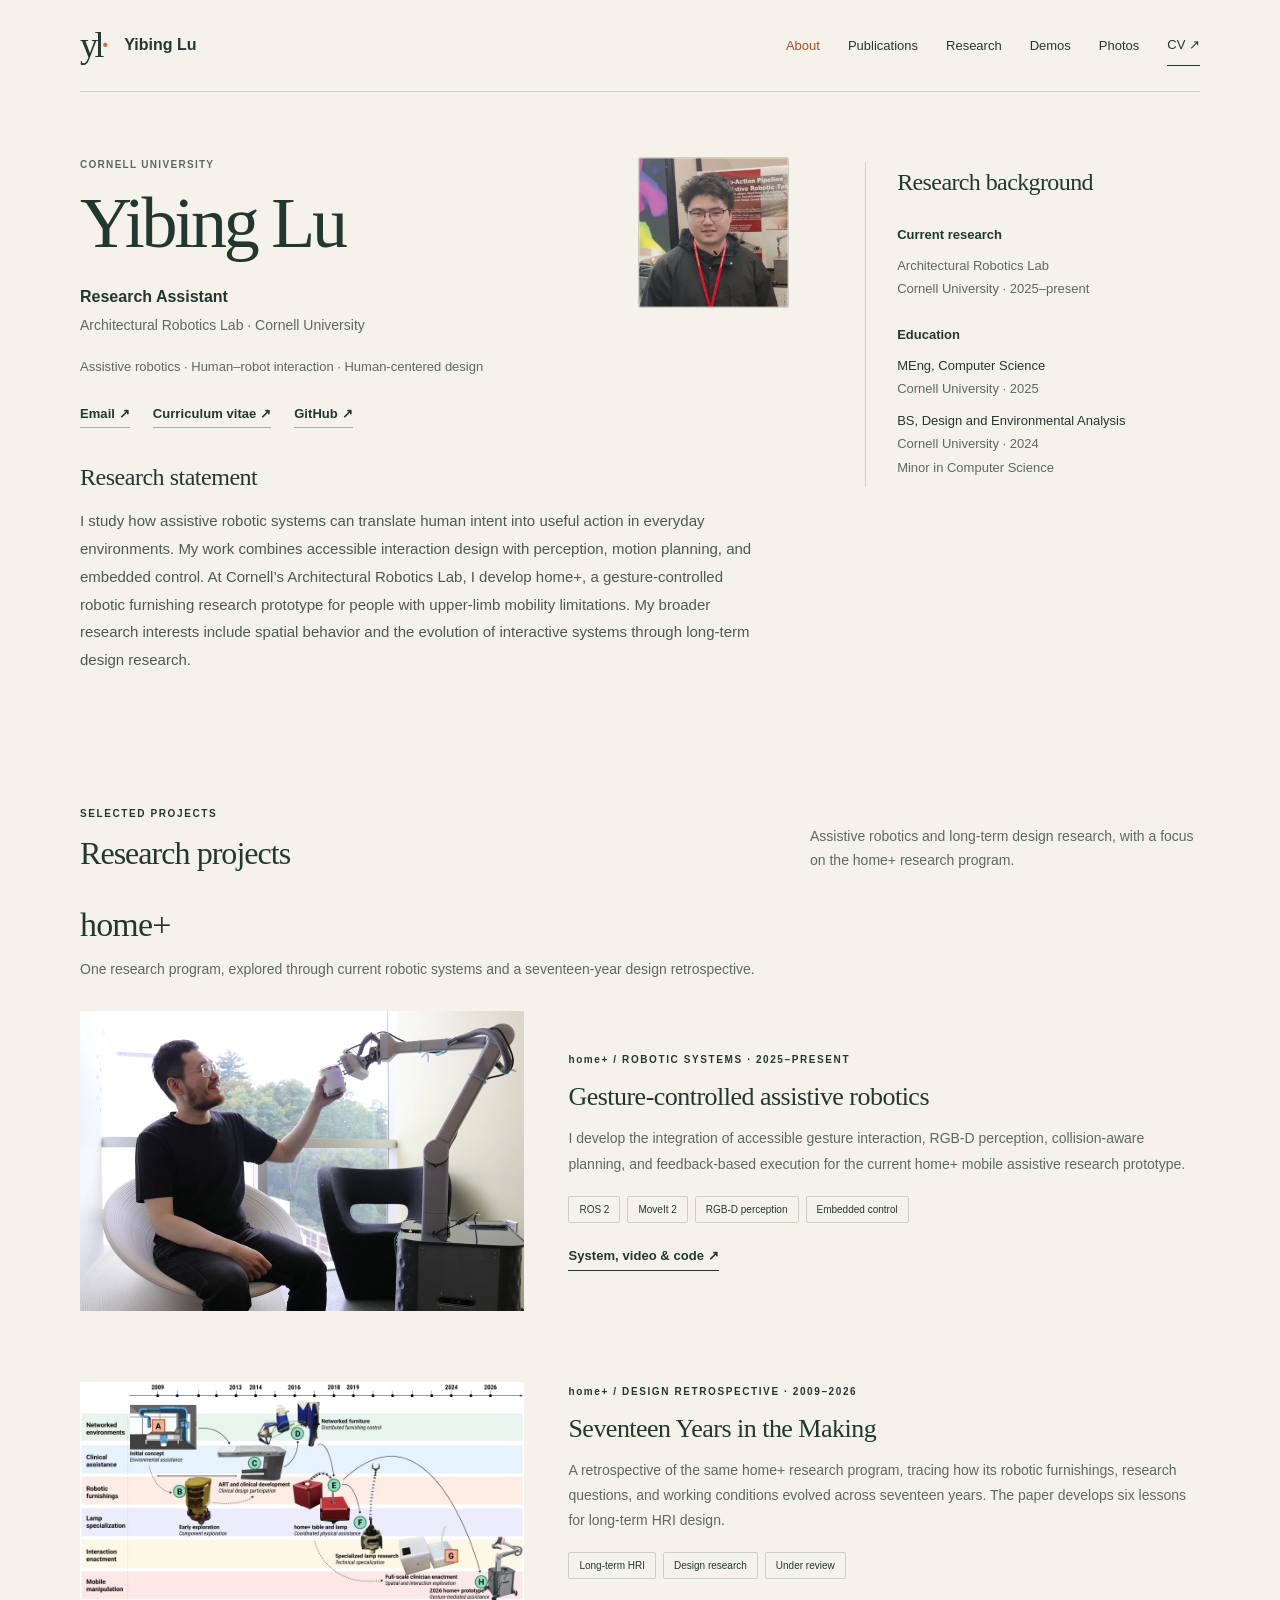
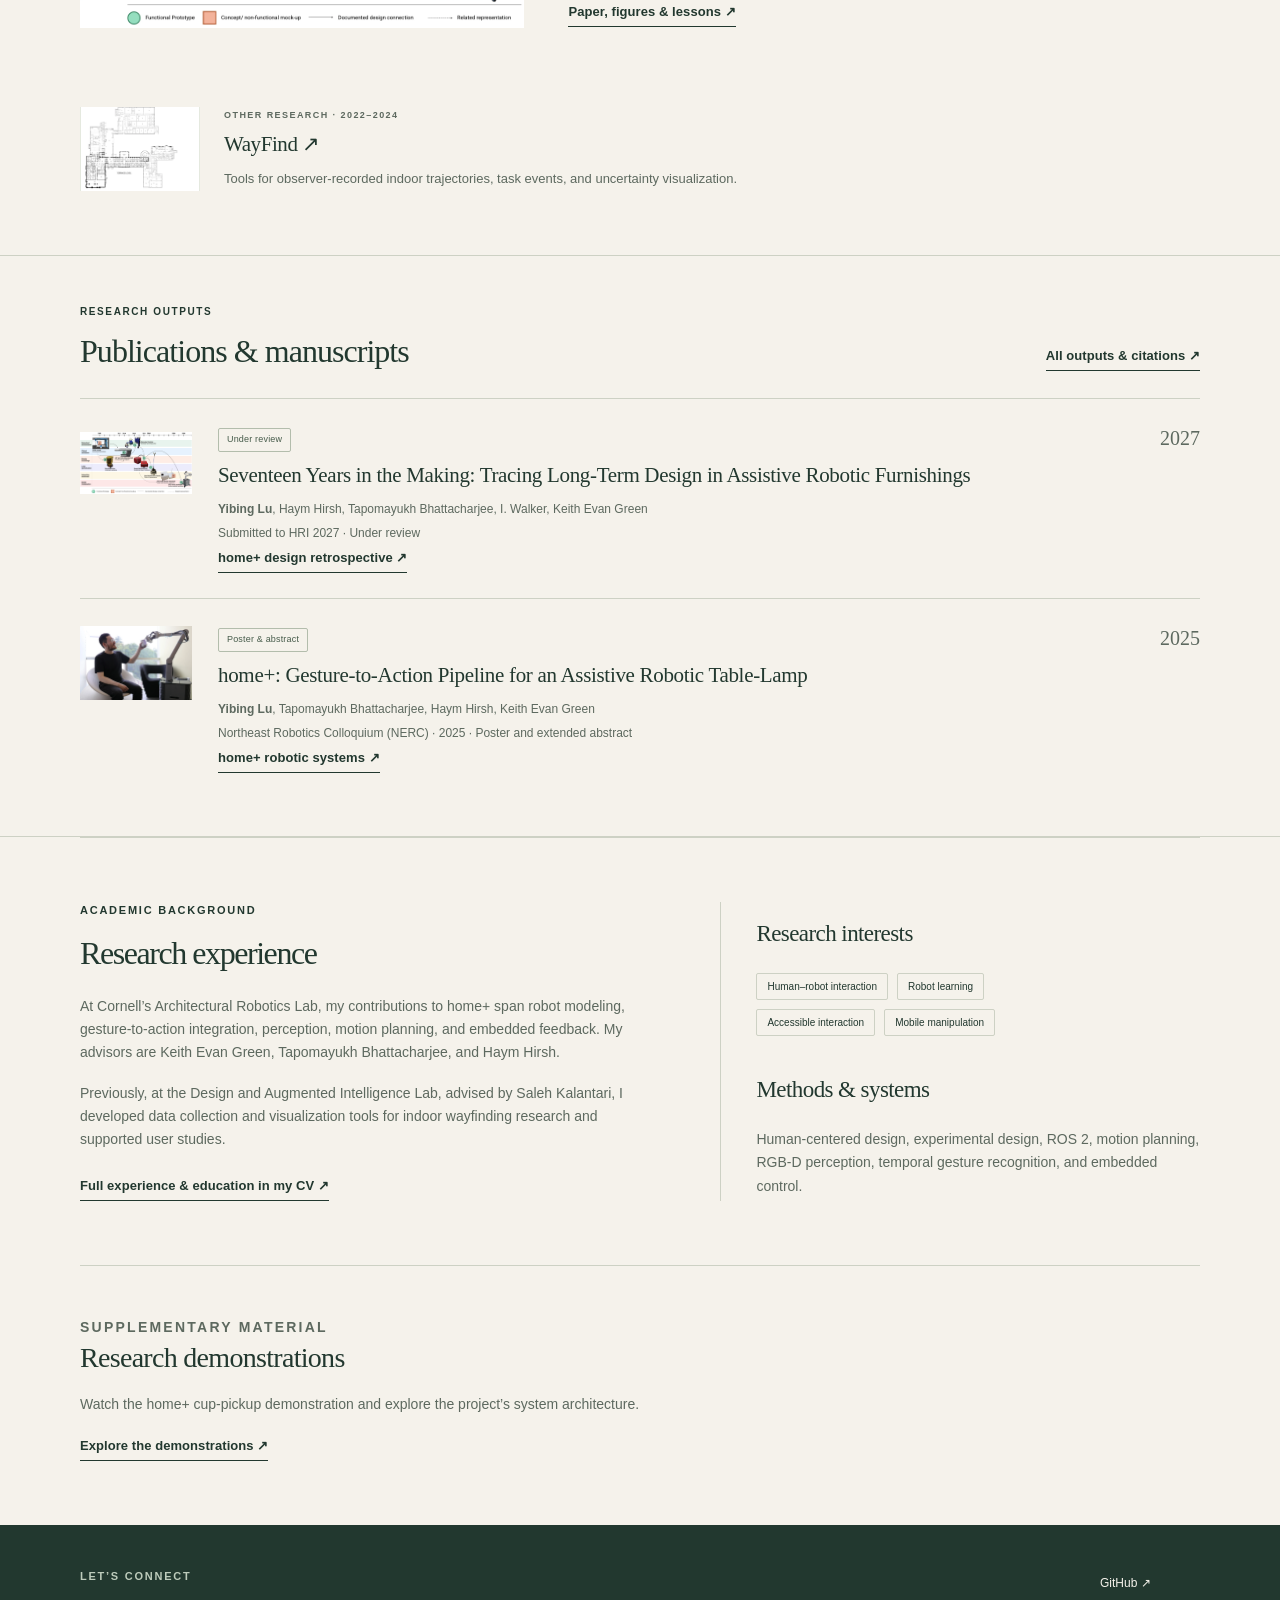
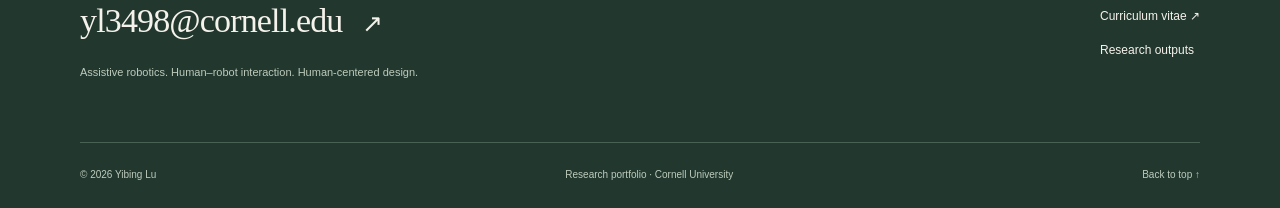
==== commit f5806d1c: "Add interactive CV webpage with Word and PDF downloads" ====
--- a/index.html
+++ b/index.html
@@ -5,7 +5,7 @@
 <link rel="icon" href="assets/favicon.svg" type="image/svg+xml"><link rel="stylesheet" href="assets/style.css">
 <script src="assets/main.js" defer></script><script src="assets/demos.js" defer></script>
 </head><body class="academic-home"><a class="skip-link" href="#main">Skip to content</a>
-<header class="site-header"><a class="brand" href="index.html" aria-label="Yibing Lu home"><span class="brand-mark">yl<span>·</span></span><span>Yibing Lu</span></a><button class="menu-toggle" aria-controls="site-nav" aria-expanded="false">Menu <span aria-hidden="true">＋</span></button><nav class="site-nav" id="site-nav" aria-label="Main navigation"><a href="index.html#profile" aria-current="page">About</a><a href="publications/index.html">Publications</a><a href="index.html#research">Research</a><a href="demos/index.html">Demos</a><a href="gallery/index.html">Photos</a><a class="nav-cv" href="assets/Yibing_Lu_CV.pdf" download>CV <span aria-hidden="true">↗</span></a></nav></header>
+<header class="site-header"><a class="brand" href="index.html" aria-label="Yibing Lu home"><span class="brand-mark">yl<span>·</span></span><span>Yibing Lu</span></a><button class="menu-toggle" aria-controls="site-nav" aria-expanded="false">Menu <span aria-hidden="true">＋</span></button><nav class="site-nav" id="site-nav" aria-label="Main navigation"><a href="index.html#profile" aria-current="page">About</a><a href="publications/index.html">Publications</a><a href="index.html#research">Research</a><a href="demos/index.html">Demos</a><a href="gallery/index.html">Photos</a><a class="nav-cv" href="cv/index.html">CV <span aria-hidden="true">↗</span></a></nav></header>
 <main id="main"><section class="academic-profile wrap" id="profile">
   <div class="academic-intro">
     <div class="academic-heading">
@@ -17,7 +17,7 @@
     <p class="academic-fields">Assistive robotics · Human–robot interaction · Human-centered design</p>
     <div class="academic-links" aria-label="Contact and academic profiles">
       <a class="text-link" href="mailto:yl3498@cornell.edu">Email ↗</a>
-      <a class="text-link" href="assets/Yibing_Lu_CV.pdf" download>Curriculum vitae ↓</a>
+      <a class="text-link" href="cv/index.html">Curriculum vitae ↗</a>
       <a class="text-link" href="https://github.com/Yibing-L">GitHub ↗</a>
     </div>
     <div class="academic-statement">
@@ -68,12 +68,12 @@
 </section>
 
 <section class="section wrap about-grid" id="about">
-  <div><p class="eyebrow">ACADEMIC BACKGROUND</p><h2>Research experience</h2><p>At Cornell’s Architectural Robotics Lab, my contributions to home+ span robot modeling, gesture-to-action integration, perception, motion planning, and embedded feedback. My advisors are Keith Evan Green, Tapomayukh Bhattacharjee, and Haym Hirsh.</p><p>Previously, at the Design and Augmented Intelligence Lab, advised by Saleh Kalantari, I developed data collection and visualization tools for indoor wayfinding research and supported user studies.</p><a class="text-link" href="assets/Yibing_Lu_CV.pdf" download>Full experience & education in my CV ↓</a></div>
+  <div><p class="eyebrow">ACADEMIC BACKGROUND</p><h2>Research experience</h2><p>At Cornell’s Architectural Robotics Lab, my contributions to home+ span robot modeling, gesture-to-action integration, perception, motion planning, and embedded feedback. My advisors are Keith Evan Green, Tapomayukh Bhattacharjee, and Haym Hirsh.</p><p>Previously, at the Design and Augmented Intelligence Lab, advised by Saleh Kalantari, I developed data collection and visualization tools for indoor wayfinding research and supported user studies.</p><a class="text-link" href="cv/index.html">Full experience & education in my CV ↗</a></div>
   <div class="about-details"><h3>Research interests</h3><div class="tags spacious"><span>Human–robot interaction</span><span>Robot learning</span><span>Accessible interaction</span><span>Mobile manipulation</span></div><h3>Methods & systems</h3><p>Human-centered design, experimental design, ROS 2, motion planning, RGB-D perception, temporal gesture recognition, and embedded control.</p></div>
 </section>
 
 <section class="academic-demos wrap"><div><p class="eyebrow">SUPPLEMENTARY MATERIAL</p><h2>Research demonstrations</h2><p>Watch the home+ cup-pickup demonstration and explore the project’s system architecture.</p></div><a class="text-link" href="demos/index.html">Explore the demonstrations ↗</a></section>
 </main>
-<footer class="site-footer"><div><p class="eyebrow">LET’S CONNECT</p><a class="footer-email" href="mailto:yl3498@cornell.edu">yl3498@cornell.edu <span aria-hidden="true">↗</span></a><p>Assistive robotics. Human–robot interaction. Human-centered design.</p></div><div class="footer-links"><a href="https://github.com/Yibing-L">GitHub ↗</a><a href="assets/Yibing_Lu_CV.pdf" download>Download CV ↓</a><a href="publications/index.html">Research outputs</a></div><div class="footer-bottom"><span>© 2026 Yibing Lu</span><span>Research portfolio · Cornell University</span><a href="#main">Back to top ↑</a></div></footer>
+<footer class="site-footer"><div><p class="eyebrow">LET’S CONNECT</p><a class="footer-email" href="mailto:yl3498@cornell.edu">yl3498@cornell.edu <span aria-hidden="true">↗</span></a><p>Assistive robotics. Human–robot interaction. Human-centered design.</p></div><div class="footer-links"><a href="https://github.com/Yibing-L">GitHub ↗</a><a href="cv/index.html">Curriculum vitae ↗</a><a href="publications/index.html">Research outputs</a></div><div class="footer-bottom"><span>© 2026 Yibing Lu</span><span>Research portfolio · Cornell University</span><a href="#main">Back to top ↑</a></div></footer>
 <dialog class="photo-dialog" aria-label="Photo viewer"><button class="dialog-close" aria-label="Close photo viewer">Close ×</button><img alt=""><p></p></dialog>
 </body></html>
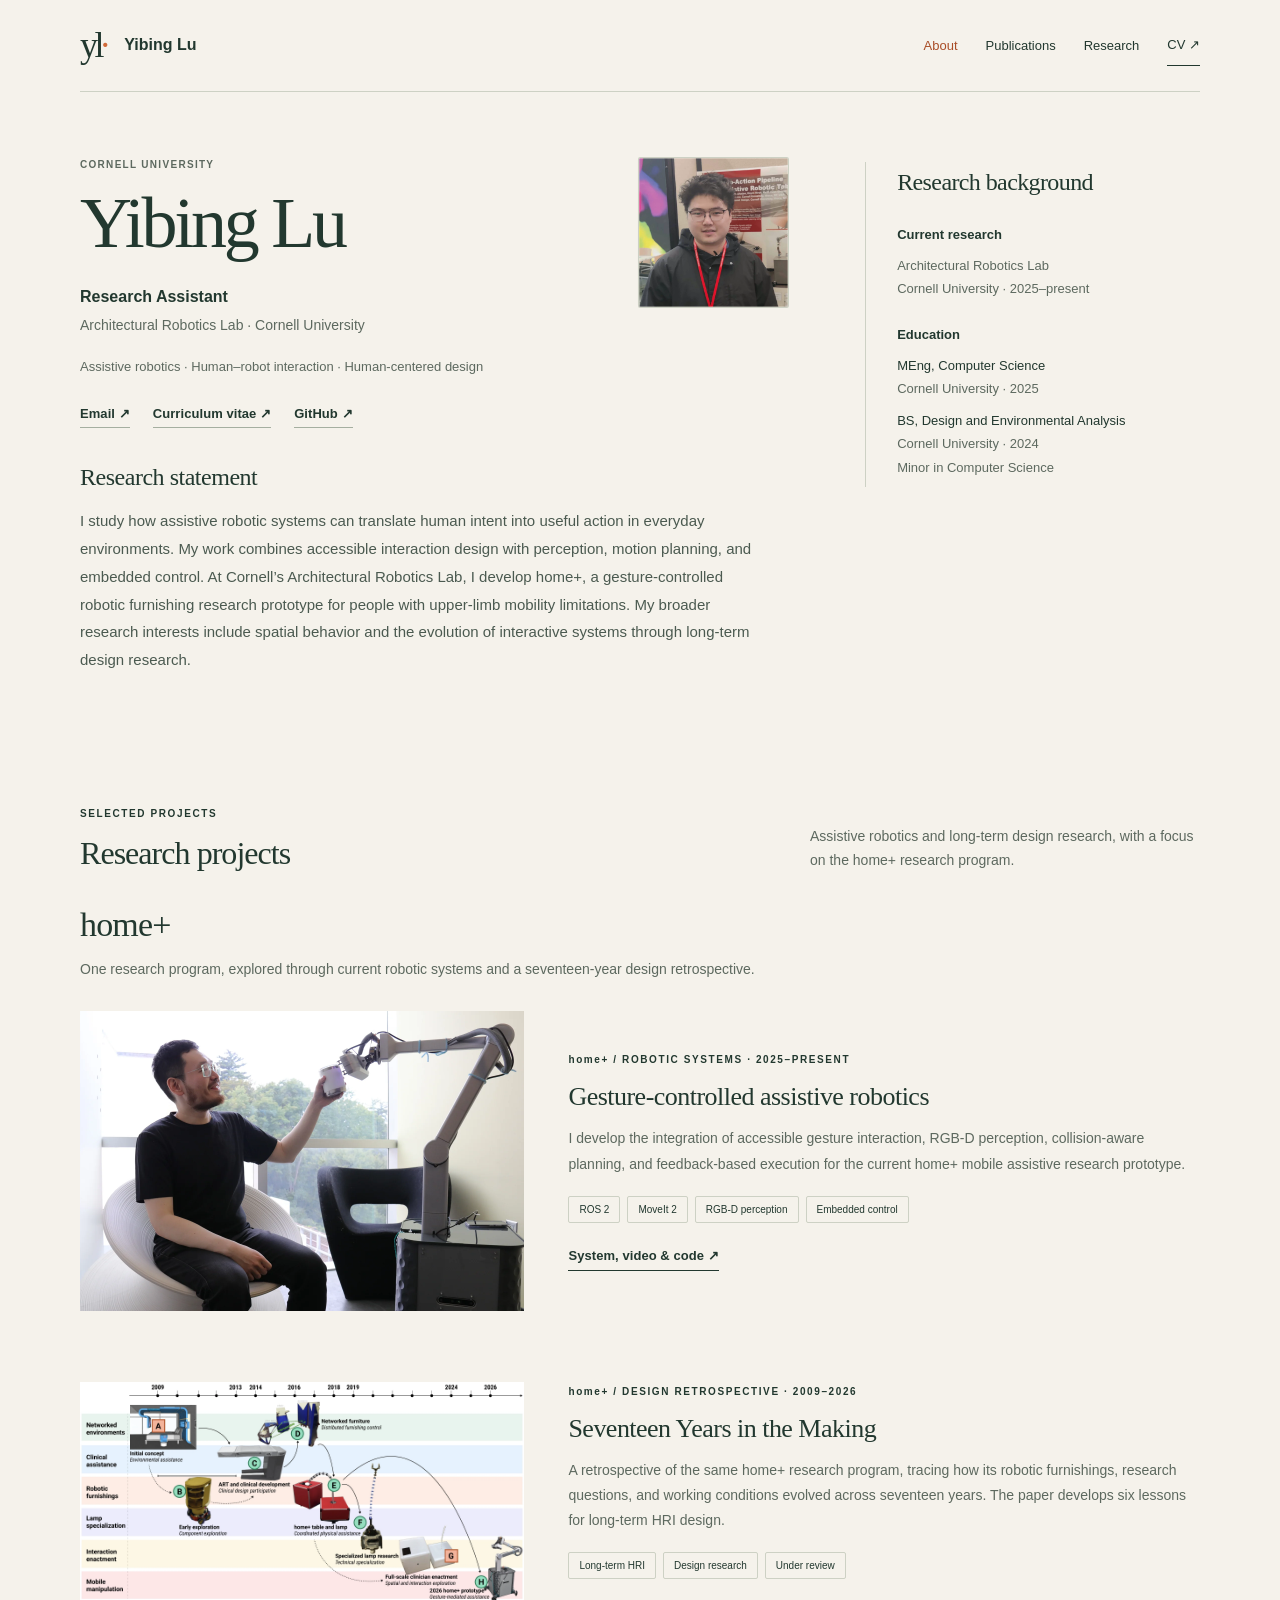
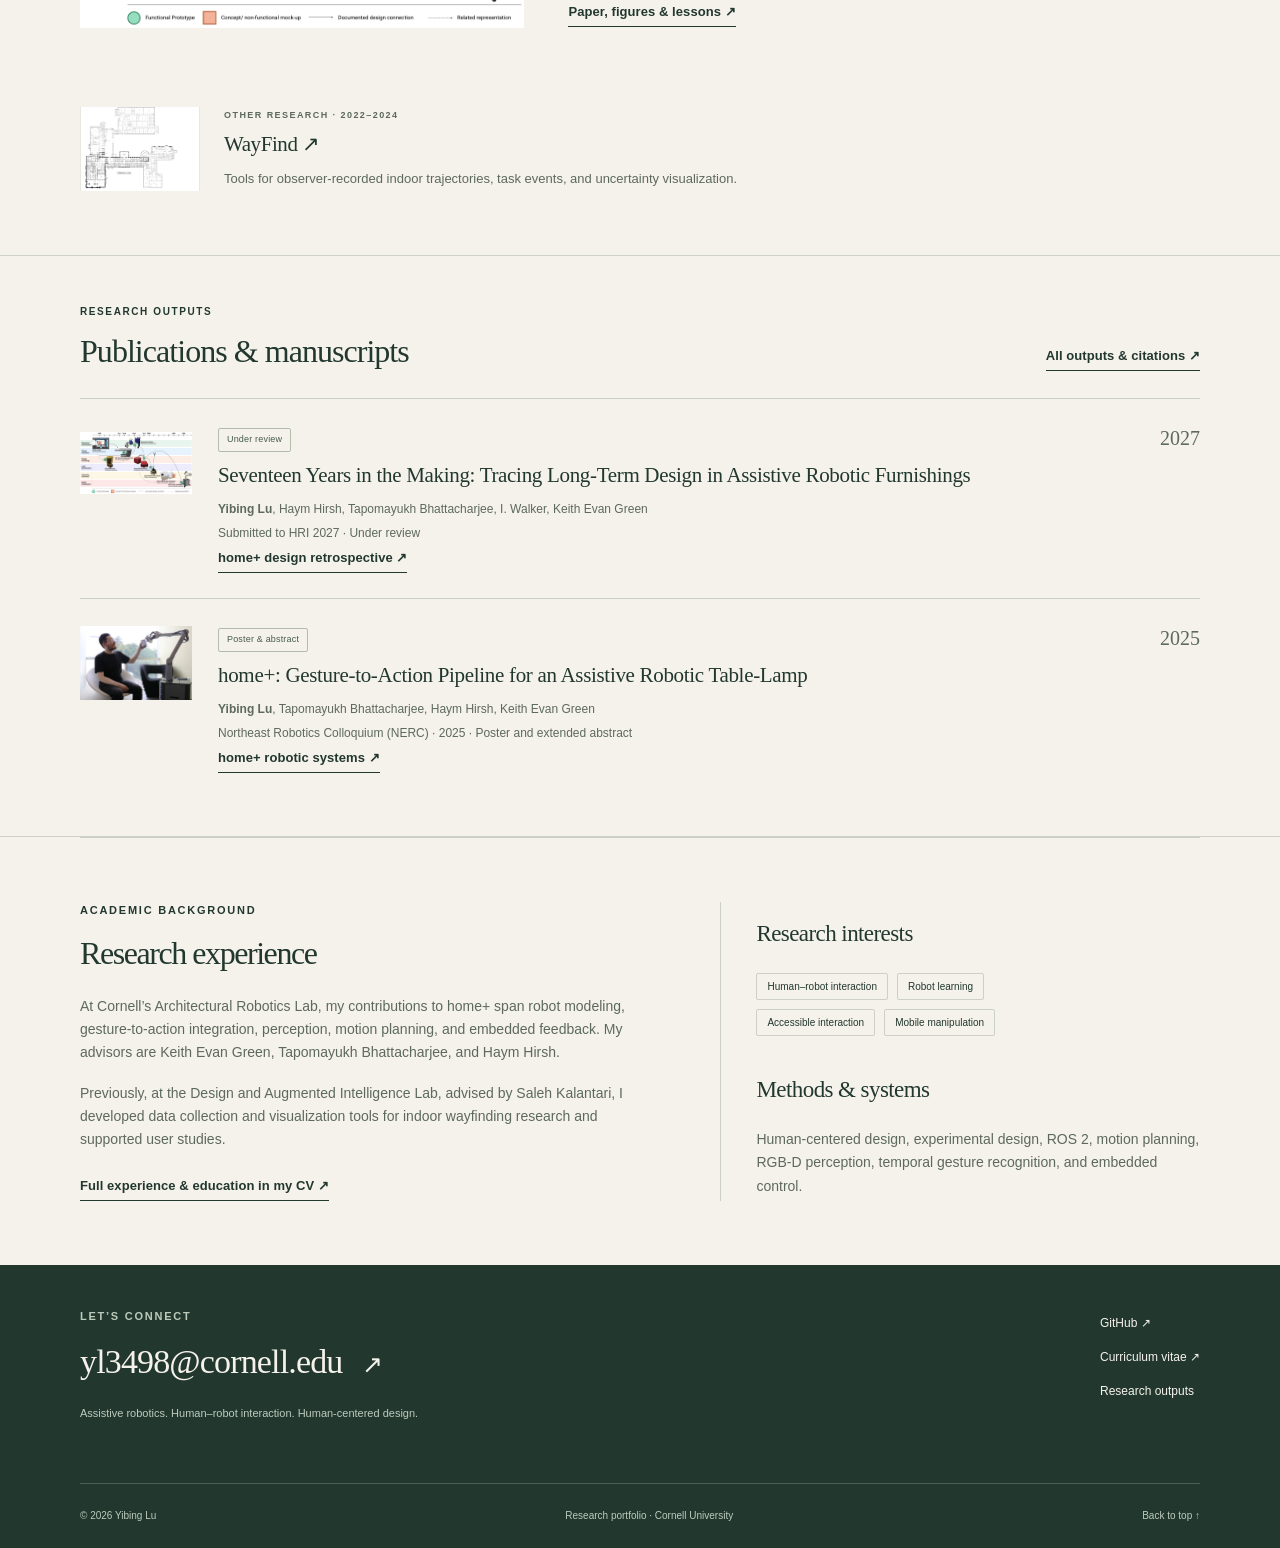
==== commit 2a40aaf7: "Move media into home+ project and simplify Publications page" ====
--- a/index.html
+++ b/index.html
@@ -2,10 +2,10 @@
 <html lang="en"><head><meta charset="utf-8"><meta name="viewport" content="width=device-width, initial-scale=1">
 <title>Research | Yibing Lu</title><meta name="description" content="Yibing Lu, Research Assistant in Cornell University’s Architectural Robotics Lab. Research in assistive robotics, human–robot interaction, and human-centered design.">
 <meta name="theme-color" content="#22382f"><meta property="og:title" content="Research | Yibing Lu"><meta property="og:description" content="Yibing Lu, Research Assistant in Cornell University’s Architectural Robotics Lab. Research in assistive robotics, human–robot interaction, and human-centered design."><meta property="og:type" content="website"><meta property="og:image" content="https://yibing-l.github.io/assets/social.svg">
-<link rel="icon" href="assets/favicon.svg" type="image/svg+xml"><link rel="stylesheet" href="assets/style.css">
-<script src="assets/main.js" defer></script><script src="assets/demos.js" defer></script>
+<link rel="icon" href="assets/favicon.svg" type="image/svg+xml"><link rel="stylesheet" href="assets/style.css?v=86fb67fc4a">
+<script src="assets/main.js" defer></script><script src="assets/demos.js?v=83ca3c318e" defer></script>
 </head><body class="academic-home"><a class="skip-link" href="#main">Skip to content</a>
-<header class="site-header"><a class="brand" href="index.html" aria-label="Yibing Lu home"><span class="brand-mark">yl<span>·</span></span><span>Yibing Lu</span></a><button class="menu-toggle" aria-controls="site-nav" aria-expanded="false">Menu <span aria-hidden="true">＋</span></button><nav class="site-nav" id="site-nav" aria-label="Main navigation"><a href="index.html#profile" aria-current="page">About</a><a href="publications/index.html">Publications</a><a href="index.html#research">Research</a><a href="demos/index.html">Demos</a><a href="gallery/index.html">Photos</a><a class="nav-cv" href="cv/index.html">CV <span aria-hidden="true">↗</span></a></nav></header>
+<header class="site-header"><a class="brand" href="index.html" aria-label="Yibing Lu home"><span class="brand-mark">yl<span>·</span></span><span>Yibing Lu</span></a><button class="menu-toggle" aria-controls="site-nav" aria-expanded="false">Menu <span aria-hidden="true">＋</span></button><nav class="site-nav" id="site-nav" aria-label="Main navigation"><a href="index.html#profile" aria-current="page">About</a><a href="publications/index.html">Publications</a><a href="index.html#research">Research</a><a class="nav-cv" href="cv/index.html">CV <span aria-hidden="true">↗</span></a></nav></header>
 <main id="main"><section class="academic-profile wrap" id="profile">
   <div class="academic-intro">
     <div class="academic-heading">
@@ -71,8 +71,6 @@
   <div><p class="eyebrow">ACADEMIC BACKGROUND</p><h2>Research experience</h2><p>At Cornell’s Architectural Robotics Lab, my contributions to home+ span robot modeling, gesture-to-action integration, perception, motion planning, and embedded feedback. My advisors are Keith Evan Green, Tapomayukh Bhattacharjee, and Haym Hirsh.</p><p>Previously, at the Design and Augmented Intelligence Lab, advised by Saleh Kalantari, I developed data collection and visualization tools for indoor wayfinding research and supported user studies.</p><a class="text-link" href="cv/index.html">Full experience & education in my CV ↗</a></div>
   <div class="about-details"><h3>Research interests</h3><div class="tags spacious"><span>Human–robot interaction</span><span>Robot learning</span><span>Accessible interaction</span><span>Mobile manipulation</span></div><h3>Methods & systems</h3><p>Human-centered design, experimental design, ROS 2, motion planning, RGB-D perception, temporal gesture recognition, and embedded control.</p></div>
 </section>
-
-<section class="academic-demos wrap"><div><p class="eyebrow">SUPPLEMENTARY MATERIAL</p><h2>Research demonstrations</h2><p>Watch the home+ cup-pickup demonstration and explore the project’s system architecture.</p></div><a class="text-link" href="demos/index.html">Explore the demonstrations ↗</a></section>
 </main>
 <footer class="site-footer"><div><p class="eyebrow">LET’S CONNECT</p><a class="footer-email" href="mailto:yl3498@cornell.edu">yl3498@cornell.edu <span aria-hidden="true">↗</span></a><p>Assistive robotics. Human–robot interaction. Human-centered design.</p></div><div class="footer-links"><a href="https://github.com/Yibing-L">GitHub ↗</a><a href="cv/index.html">Curriculum vitae ↗</a><a href="publications/index.html">Research outputs</a></div><div class="footer-bottom"><span>© 2026 Yibing Lu</span><span>Research portfolio · Cornell University</span><a href="#main">Back to top ↑</a></div></footer>
 <dialog class="photo-dialog" aria-label="Photo viewer"><button class="dialog-close" aria-label="Close photo viewer">Close ×</button><img alt=""><p></p></dialog>
--- a/assets/style.css
+++ b/assets/style.css
@@ -133,6 +133,122 @@
   .academic-home .footer-email{font-size:28px}
 }
 
+/* Publications uses a compact academic heading and a simple citation list. */
+.publications-page .wrap,
+.publications-page .site-header {
+  max-width: 1120px;
+}
+.publications-page .page-intro {
+  padding-block: 45px 28px;
+}
+.publications-page .page-intro h1 {
+  max-width: none;
+  color: var(--ink);
+  font: 400 39px / 1.2 var(--serif);
+  letter-spacing: -.025em;
+}
+.publications-page .publication-list {
+  padding-bottom: 65px;
+}
+.publications-page .publication-entry {
+  grid-template-columns: 120px minmax(0, 1fr);
+  gap: 32px;
+  padding-block: 26px 30px;
+}
+.publications-page .publication-entry > div {
+  min-width: 0;
+}
+.publications-page .publication-entry h2 {
+  font: 400 25px / 1.35 var(--serif);
+  letter-spacing: -.02em;
+  overflow-wrap: break-word;
+}
+.publications-page .publication-side {
+  gap: 13px;
+}
+.publications-page .publication-side .output-year {
+  font-size: 20px;
+  line-height: 1.4;
+}
+.publications-page .publication-side .pill {
+  max-width: 100%;
+  background: transparent;
+  border-color: var(--line);
+  color: var(--muted);
+  font-size: 10px;
+  line-height: 1.6;
+  padding: 4px 8px;
+}
+.publications-page .publication-entry .authors {
+  margin-top: 14px;
+  font-size: 13px;
+  line-height: 1.8;
+}
+.publications-page .publication-entry .venue {
+  margin-top: 6px;
+  font-size: 12px;
+  line-height: 1.75;
+}
+.publications-page .publication-entry p:not(.authors):not(.venue):not(.availability) {
+  margin-top: 15px;
+  font-size: 14px;
+  line-height: 1.8;
+}
+.publications-page .publication-entry .output-actions {
+  gap: 14px 25px;
+  margin-top: 19px;
+}
+.publications-page .publication-entry .availability {
+  margin-top: 12px;
+  line-height: 1.8;
+}
+.publications-page .citation-download {
+  padding-top: 23px;
+  gap: 15px 23px;
+}
+.publications-page .copy-status {
+  overflow-wrap: anywhere;
+}
+@media (max-width: 600px) {
+  .publications-page .page-intro {
+    padding-block: 34px 24px;
+  }
+  .publications-page .page-intro h1 {
+    font-size: 31px;
+  }
+  .publications-page .publication-list {
+    padding-bottom: 48px;
+  }
+  .publications-page .publication-entry {
+    grid-template-columns: minmax(0, 1fr);
+    gap: 17px;
+    padding-block: 23px 27px;
+  }
+  .publications-page .publication-side {
+    flex-direction: row;
+    align-items: center;
+    flex-wrap: wrap;
+    gap: 10px 15px;
+  }
+  .publications-page .publication-side .output-year {
+    align-self: center;
+    flex-shrink: 0;
+    font-size: 20px;
+    line-height: 1.3;
+  }
+  .publications-page .publication-entry h2 {
+    font-size: 23px;
+    line-height: 1.4;
+  }
+  .publications-page .publication-entry .authors {
+    margin-top: 12px;
+    font-size: 13px;
+  }
+  .publications-page .citation-download {
+    padding-top: 21px;
+  }
+}
+
 /* Keep the existing image-and-text flow within the HomePlus grouping. */
 .homeplus-group-heading{margin-bottom:29px}
 .homeplus-group-heading h3{
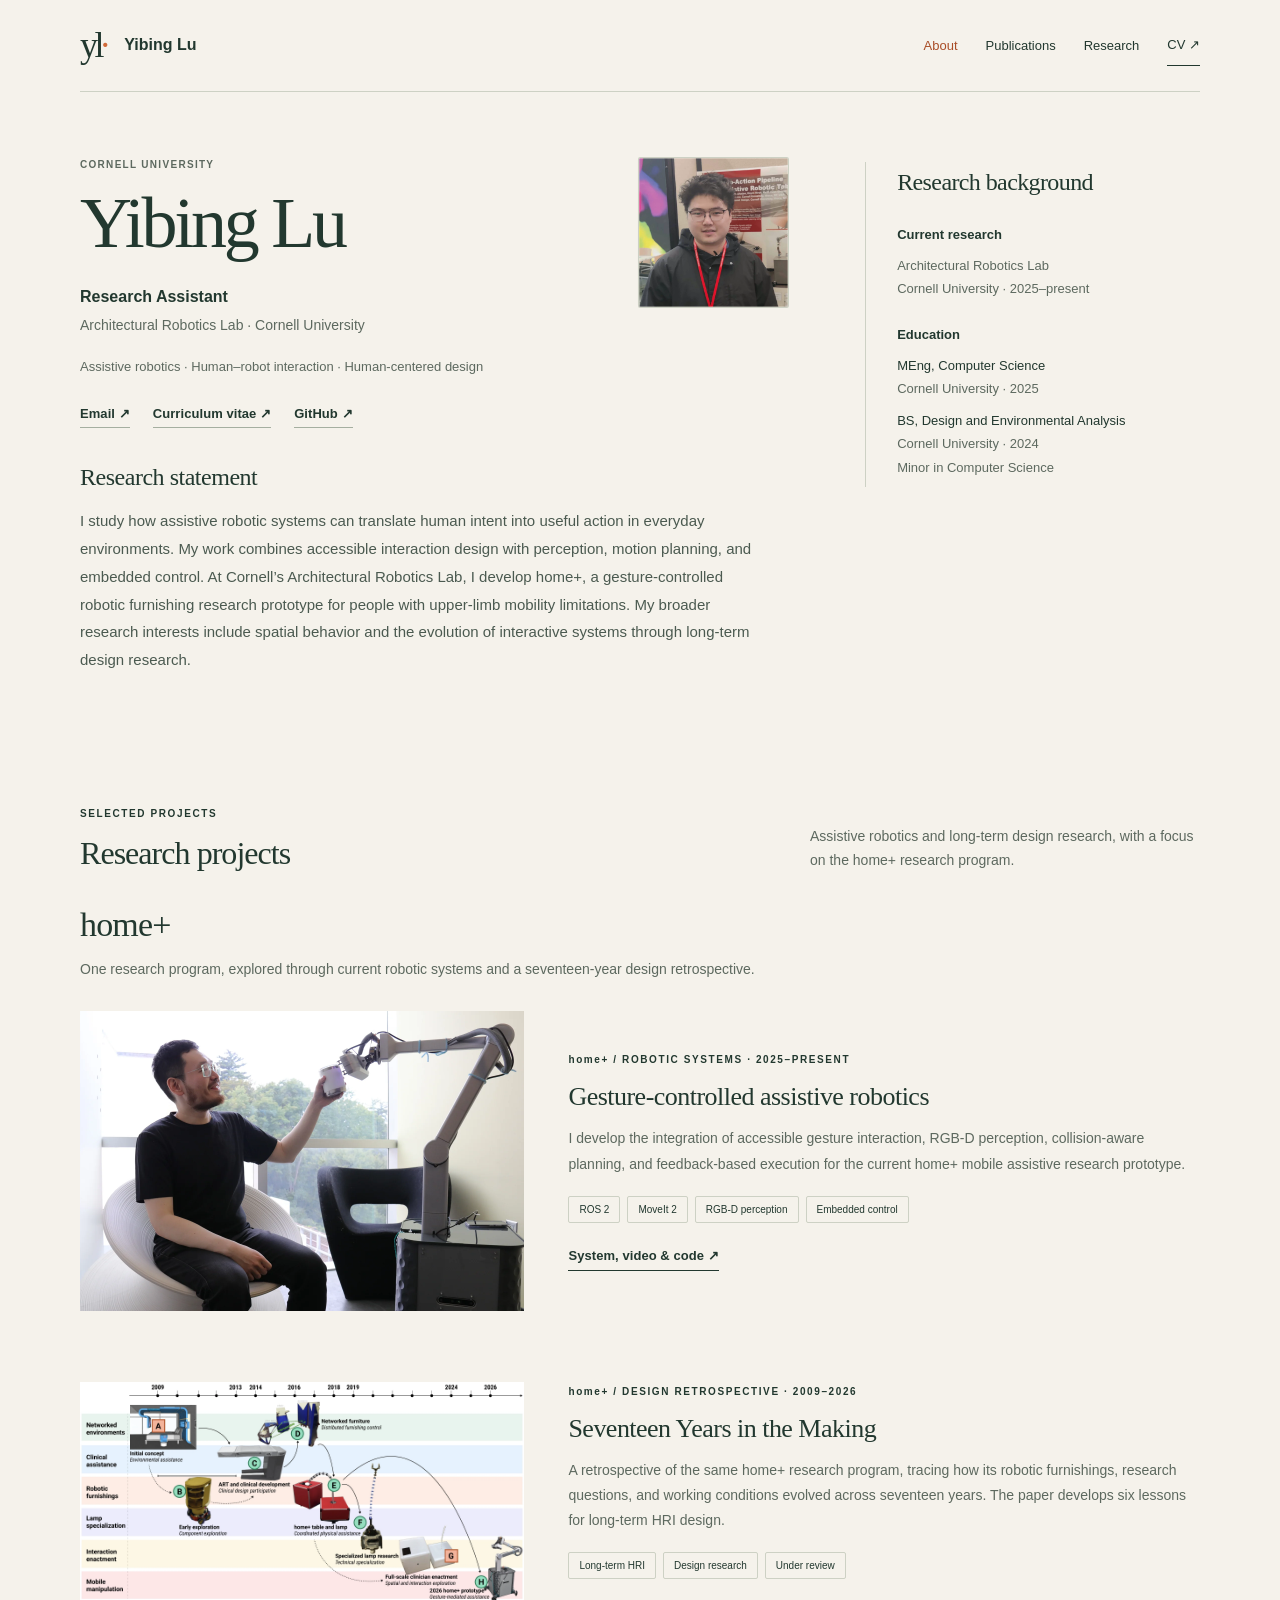
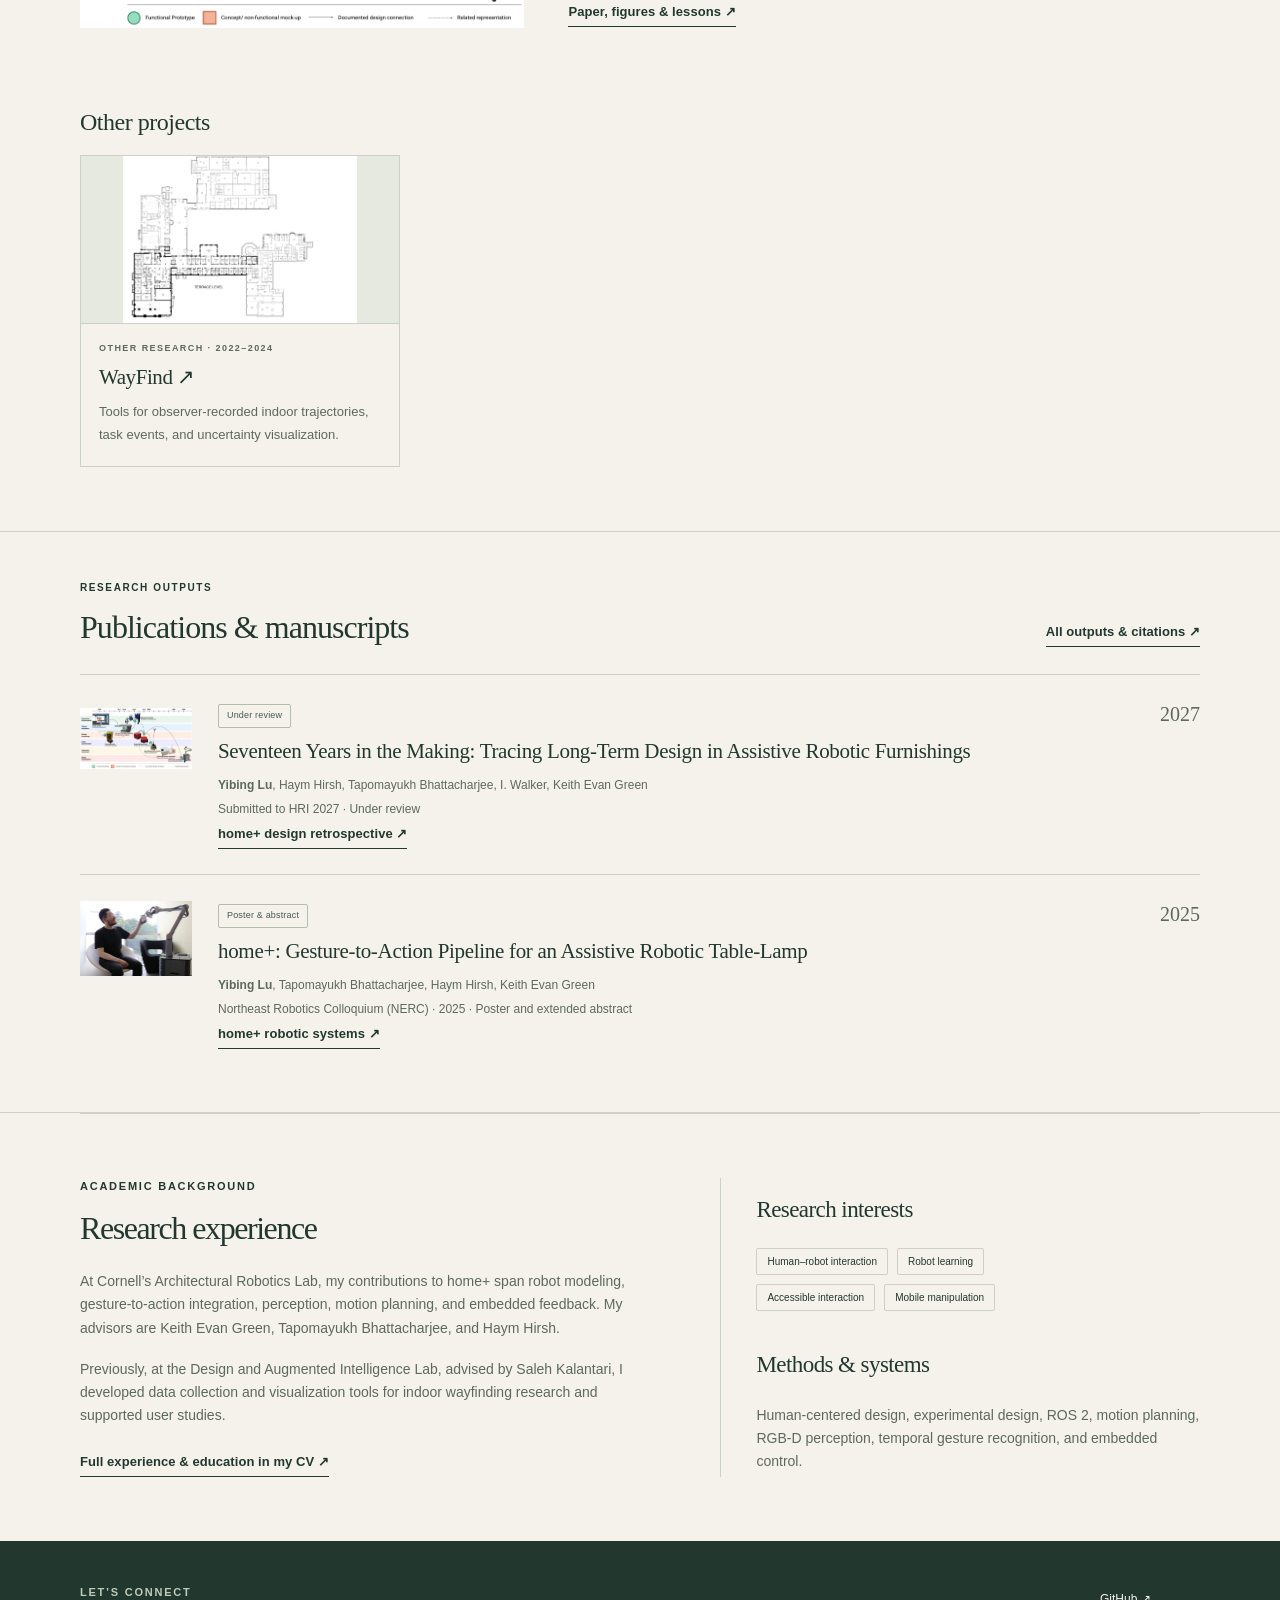
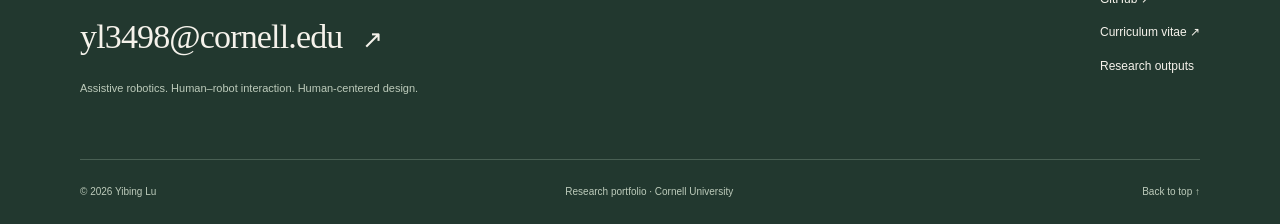
==== commit a795e241: "Simplify project presentation and feature the research trajectory" ====
--- a/index.html
+++ b/index.html
@@ -2,7 +2,7 @@
 <html lang="en"><head><meta charset="utf-8"><meta name="viewport" content="width=device-width, initial-scale=1">
 <title>Research | Yibing Lu</title><meta name="description" content="Yibing Lu, Research Assistant in Cornell University’s Architectural Robotics Lab. Research in assistive robotics, human–robot interaction, and human-centered design.">
 <meta name="theme-color" content="#22382f"><meta property="og:title" content="Research | Yibing Lu"><meta property="og:description" content="Yibing Lu, Research Assistant in Cornell University’s Architectural Robotics Lab. Research in assistive robotics, human–robot interaction, and human-centered design."><meta property="og:type" content="website"><meta property="og:image" content="https://yibing-l.github.io/assets/social.svg">
-<link rel="icon" href="assets/favicon.svg" type="image/svg+xml"><link rel="stylesheet" href="assets/style.css?v=86fb67fc4a">
+<link rel="icon" href="assets/favicon.svg" type="image/svg+xml"><link rel="stylesheet" href="assets/style.css?v=024eaf8745">
 <script src="assets/main.js" defer></script><script src="assets/demos.js?v=83ca3c318e" defer></script>
 </head><body class="academic-home"><a class="skip-link" href="#main">Skip to content</a>
 <header class="site-header"><a class="brand" href="index.html" aria-label="Yibing Lu home"><span class="brand-mark">yl<span>·</span></span><span>Yibing Lu</span></a><button class="menu-toggle" aria-controls="site-nav" aria-expanded="false">Menu <span aria-hidden="true">＋</span></button><nav class="site-nav" id="site-nav" aria-label="Main navigation"><a href="index.html#profile" aria-current="page">About</a><a href="publications/index.html">Publications</a><a href="index.html#research">Research</a><a class="nav-cv" href="cv/index.html">CV <span aria-hidden="true">↗</span></a></nav></header>
@@ -48,7 +48,13 @@
     <div class="project-copy"><p class="eyebrow"><span class="project-name">home+</span> / DESIGN RETROSPECTIVE · 2009–2026</p><h4><a href="projects/long-term-design/index.html">Seventeen Years in the Making</a></h4><p>A retrospective of the same home+ research program, tracing how its robotic furnishings, research questions, and working conditions evolved across seventeen years. The paper develops six lessons for long-term HRI design.</p><div class="tags"><span>Long-term HRI</span><span>Design research</span><span>Under review</span></div><a class="text-link" href="projects/long-term-design/index.html">Paper, figures & lessons ↗</a></div>
   </article>
   </div>
-  <article class="wayfind-secondary"><a class="wayfind-small-thumb" href="projects/wayfind/index.html" tabindex="-1" aria-hidden="true"><img src="assets/wayfind/floorplan-terrace.webp" alt="" width="1920" height="1371" loading="lazy"></a><div><p class="eyebrow">OTHER RESEARCH · 2022–2024</p><h3><a href="projects/wayfind/index.html">WayFind ↗</a></h3><p>Tools for observer-recorded indoor trajectories, task events, and uncertainty visualization.</p></div></article>
+  <div class="other-projects" aria-labelledby="other-projects-title">
+    <h3 class="other-projects-heading" id="other-projects-title">Other projects</h3>
+    <article class="wayfind-secondary">
+      <a class="wayfind-small-thumb" href="projects/wayfind/index.html" tabindex="-1" aria-hidden="true"><img src="assets/wayfind/floorplan-terrace.webp" alt="" width="1920" height="1371" loading="lazy"></a>
+      <div class="wayfind-card-copy"><p class="eyebrow">OTHER RESEARCH · 2022–2024</p><h4><a href="projects/wayfind/index.html">WayFind ↗</a></h4><p>Tools for observer-recorded indoor trajectories, task events, and uncertainty visualization.</p></div>
+    </article>
+  </div>
 </section>
 
 <section class="publication-band academic-publications" id="publications">
--- a/assets/style.css
+++ b/assets/style.css
@@ -273,50 +273,57 @@
 .homeplus-entry .project-art.retrospective-art img,
 .homeplus-entry .project-art img.retrospective-art{object-fit:contain}
 
-.wayfind-secondary{
+.academic-home .other-projects{margin-top:8px}
+.academic-home .other-projects-heading{
+  margin:0 0 17px;
+  font:400 24px/1.3 var(--serif);
+  letter-spacing:-.02em;
+}
+.academic-home .wayfind-secondary{
   display:grid;
-  grid-template-columns:120px minmax(0,1fr);
-  gap:24px;
-  align-items:center;
-  padding-top:8px;
-}
-.wayfind-secondary>div{min-width:0}
-.wayfind-secondary>a:first-child,
-.wayfind-secondary .wayfind-thumb{
+  grid-template-columns:minmax(0,1fr);
+  grid-template-rows:168px auto;
+  width:min(100%,320px);
+  gap:0;
+  align-items:stretch;
+  border:1px solid var(--line);
+  padding:0;
+}
+.academic-home .wayfind-card-copy{
+  min-width:0;
+  padding:17px 18px 19px;
+}
+.academic-home .wayfind-secondary .wayfind-small-thumb{
   display:block;
-  width:120px;
-  height:84px;
+  width:100%;
+  min-height:0;
   overflow:hidden;
   background:var(--sage);
+  border-bottom:1px solid var(--line);
+}
+.academic-home .wayfind-secondary .wayfind-small-thumb img{
+  display:block;
+  width:100%;
+  height:100%;
   object-fit:contain;
 }
-.wayfind-secondary>img,
-.wayfind-secondary>a:first-child img,
-.wayfind-secondary .wayfind-thumb img{
-  display:block;
-  width:120px;
-  height:84px;
-  object-fit:contain;
-}
-.wayfind-secondary .eyebrow{
+.academic-home .wayfind-secondary .eyebrow{
   margin:0 0 7px;
   font-size:9px;
   line-height:1.7;
   color:var(--muted);
 }
-.wayfind-secondary h3{
+.academic-home .wayfind-secondary h4{
   margin:0 0 8px;
   font:400 21px/1.35 var(--serif);
   letter-spacing:-.02em;
 }
-.wayfind-secondary p:not(.eyebrow){
-  max-width:760px;
+.academic-home .wayfind-secondary p:not(.eyebrow){
   margin:0;
   font-size:13px;
   line-height:1.8;
   color:var(--muted);
 }
-.wayfind-secondary .text-link{margin-top:9px;font-size:12px}
 
 .academic-home .academic-publications .publication-preview.with-thumb{
   grid-template-columns:112px minmax(0,1fr) 46px;
@@ -347,14 +354,7 @@
   .homeplus-group-heading h3{font-size:31px}
   .homeplus-group-heading p{font-size:13px}
   .homeplus-entry .project-copy h4{font-size:25px}
-  .wayfind-secondary{grid-template-columns:88px minmax(0,1fr);gap:17px}
-  .wayfind-secondary>a:first-child,
-  .wayfind-secondary .wayfind-thumb,
-  .wayfind-secondary>img,
-  .wayfind-secondary>a:first-child img,
-  .wayfind-secondary .wayfind-thumb img{width:88px;height:64px}
-  .wayfind-secondary h3{font-size:21px}
-  .wayfind-secondary p:not(.eyebrow){font-size:12px;line-height:1.75}
+  .academic-home .other-projects-heading{font-size:23px}
   .academic-home .academic-publications .publication-preview.with-thumb{
     grid-template-columns:72px minmax(0,1fr);
     gap:16px;
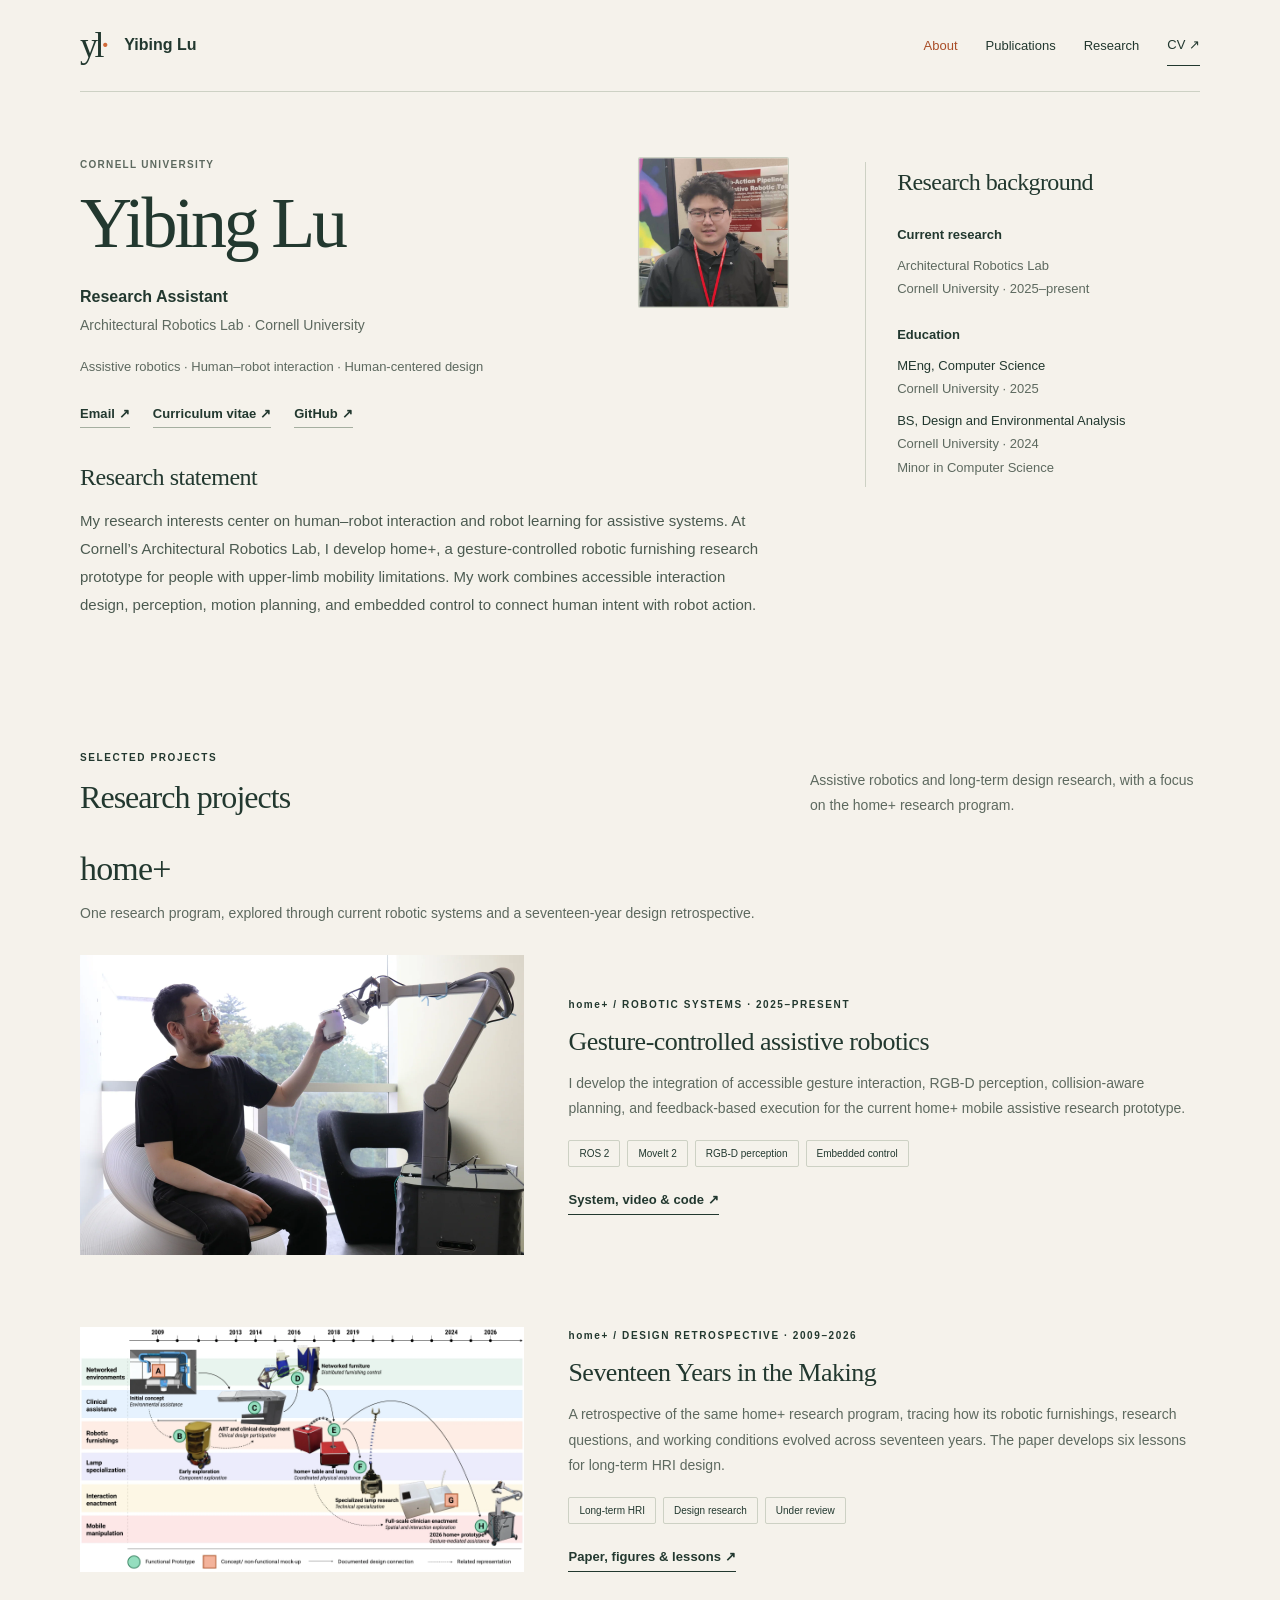
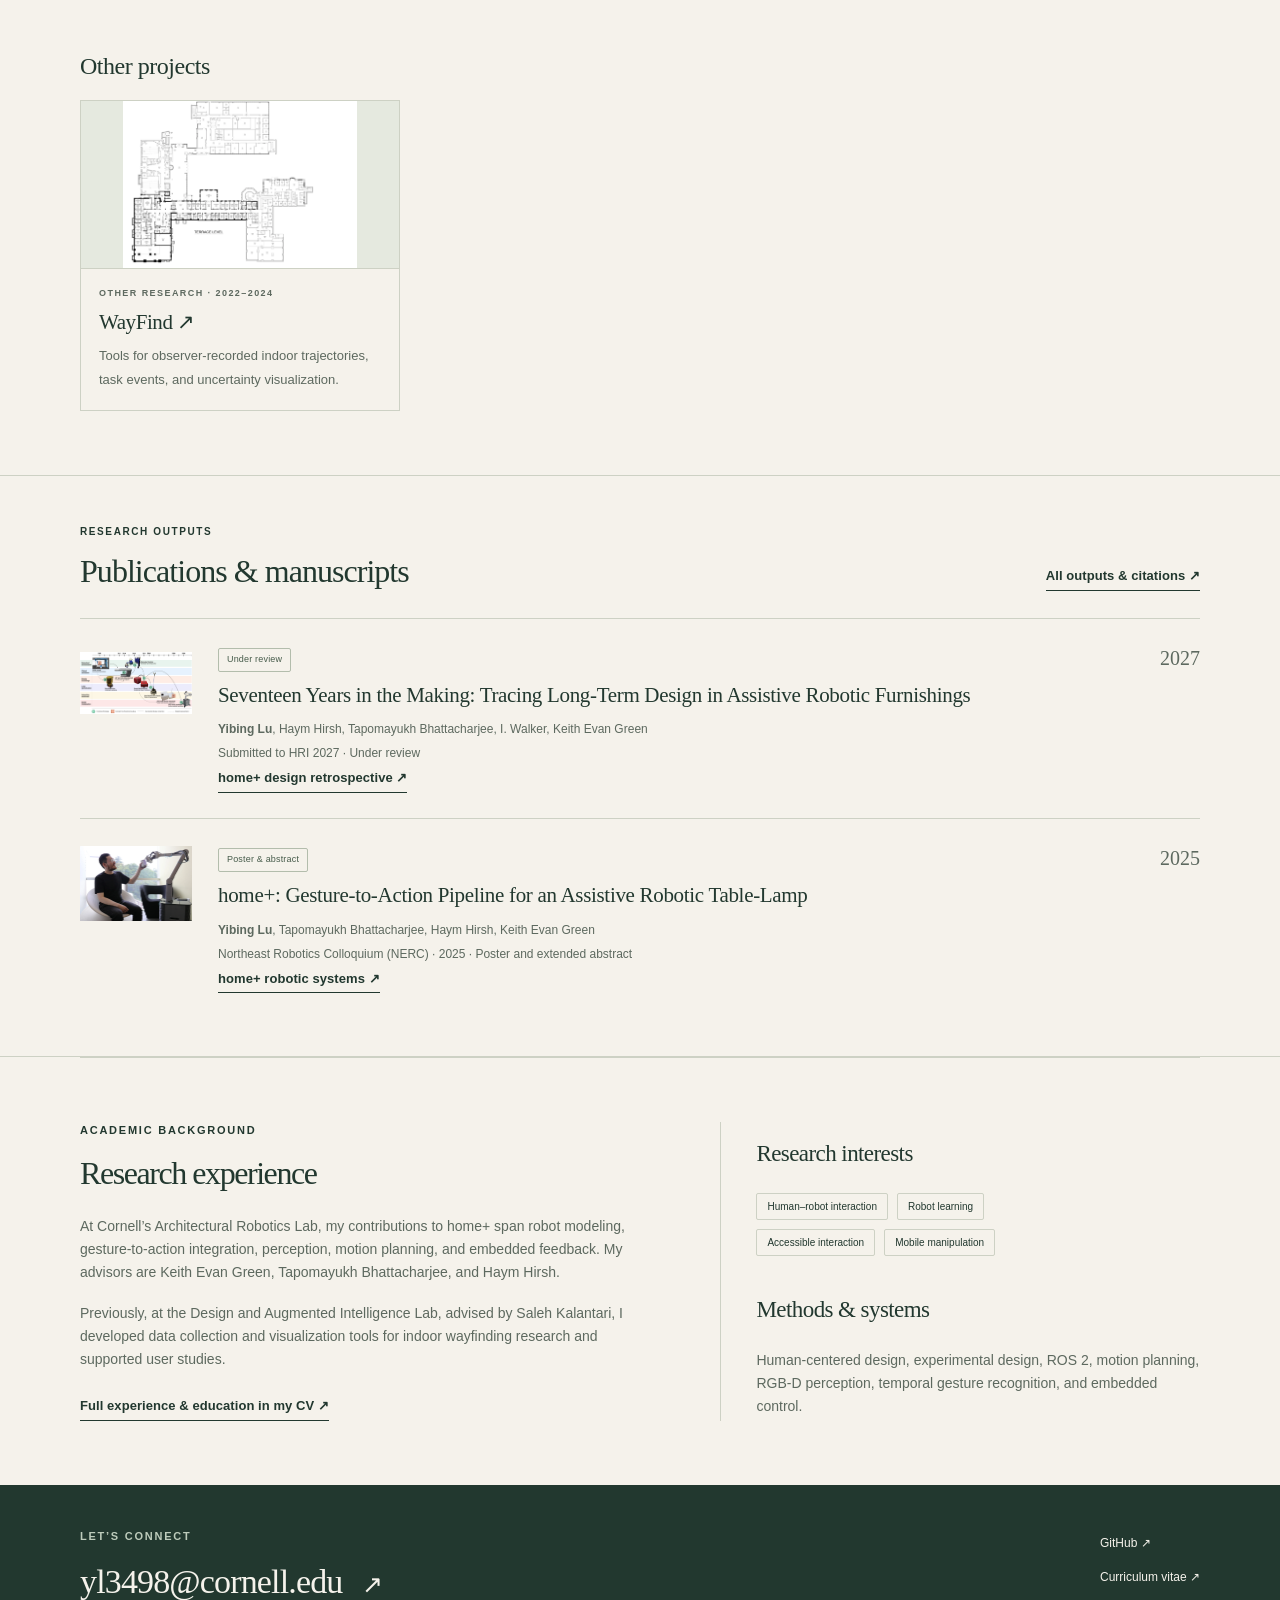
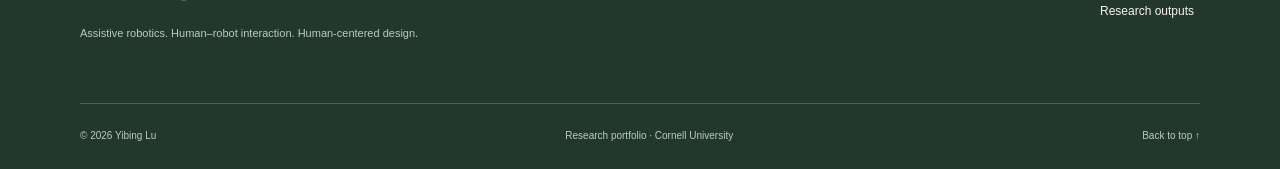
==== commit 9d6e45fe: "Refocus research statement and consolidate trajectory figure" ====
--- a/index.html
+++ b/index.html
@@ -22,7 +22,7 @@
     </div>
     <div class="academic-statement">
       <h2>Research statement</h2>
-      <p>I study how assistive robotic systems can translate human intent into useful action in everyday environments. My work combines accessible interaction design with perception, motion planning, and embedded control. At Cornell’s Architectural Robotics Lab, I develop home+, a gesture-controlled robotic furnishing research prototype for people with upper-limb mobility limitations. My broader research interests include spatial behavior and the evolution of interactive systems through long-term design research.</p>
+      <p>My research interests center on human–robot interaction and robot learning for assistive systems. At Cornell’s Architectural Robotics Lab, I develop home+, a gesture-controlled robotic furnishing research prototype for people with upper-limb mobility limitations. My work combines accessible interaction design, perception, motion planning, and embedded control to connect human intent with robot action.</p>
     </div>
   </div>
   <aside class="academic-summary" aria-labelledby="background-title">
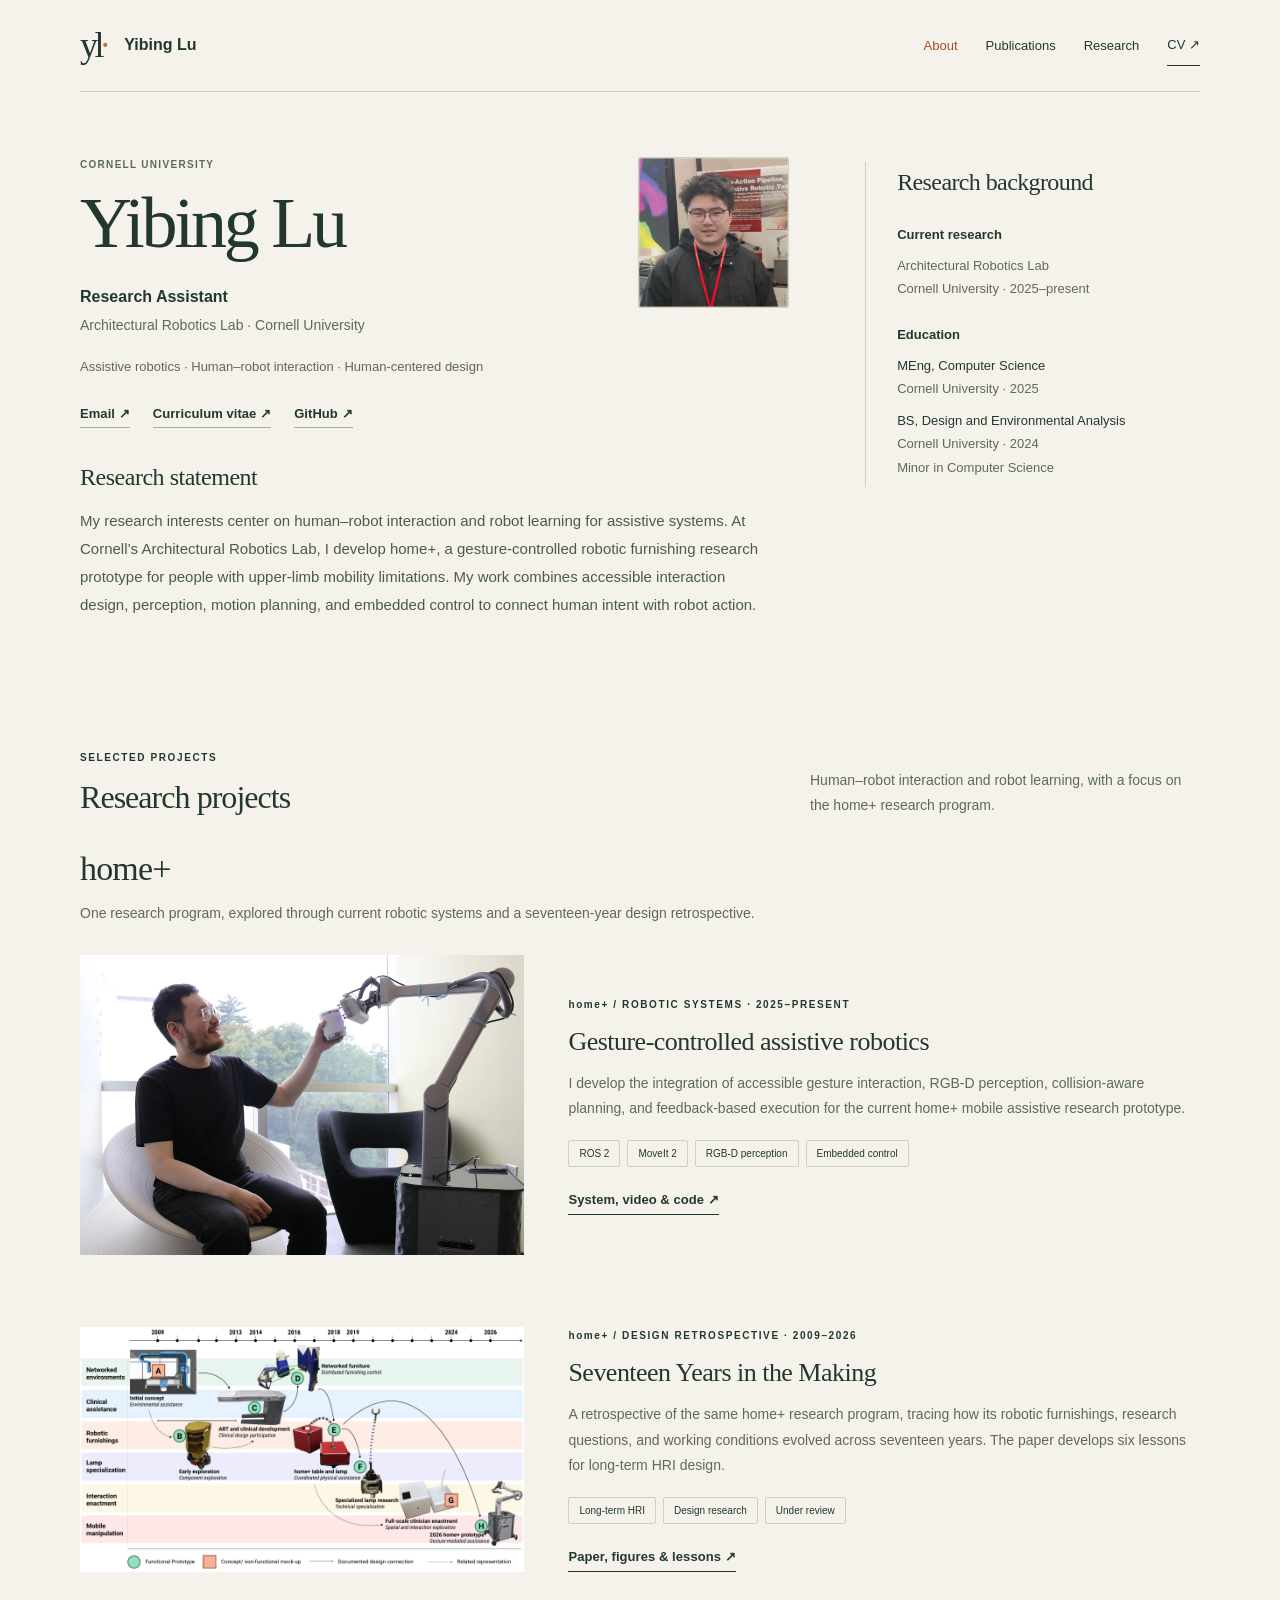
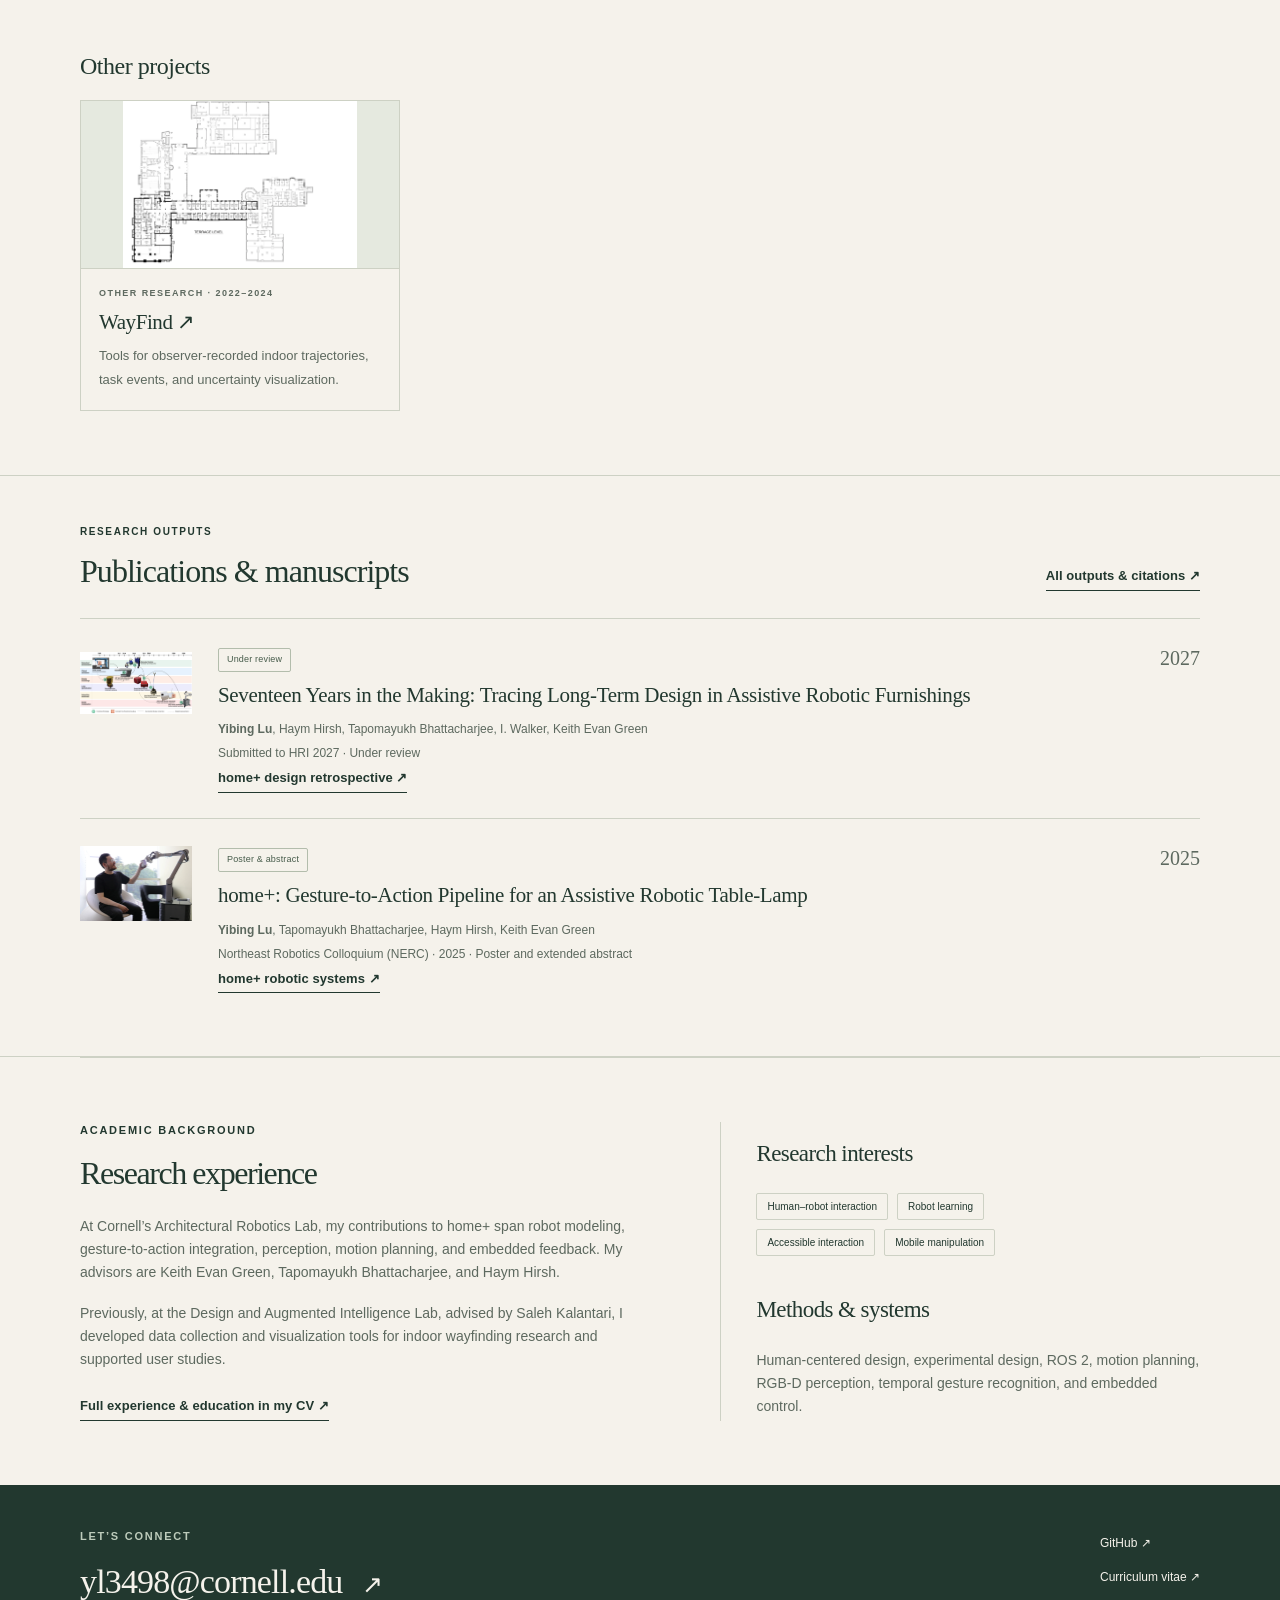
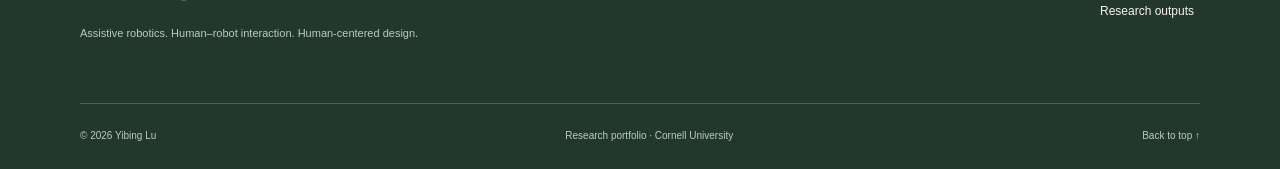
==== commit e9f15014: "Align research projects introduction with HRI and robot learning" ====
--- a/index.html
+++ b/index.html
@@ -36,7 +36,7 @@
 </section>
 
 <section class="section wrap" id="research">
-  <div class="section-heading"><div><p class="eyebrow">SELECTED PROJECTS</p><h2>Research projects</h2></div><p>Assistive robotics and long-term design research, with a focus on the home+ research program.</p></div>
+  <div class="section-heading"><div><p class="eyebrow">SELECTED PROJECTS</p><h2>Research projects</h2></div><p>Human–robot interaction and robot learning, with a focus on the home+ research program.</p></div>
   <div class="homeplus-group" aria-labelledby="homeplus-title">
     <div class="homeplus-group-heading"><h3 id="homeplus-title">home+</h3><p>One research program, explored through current robotic systems and a seventeen-year design retrospective.</p></div>
   <article class="project-feature homeplus-entry">
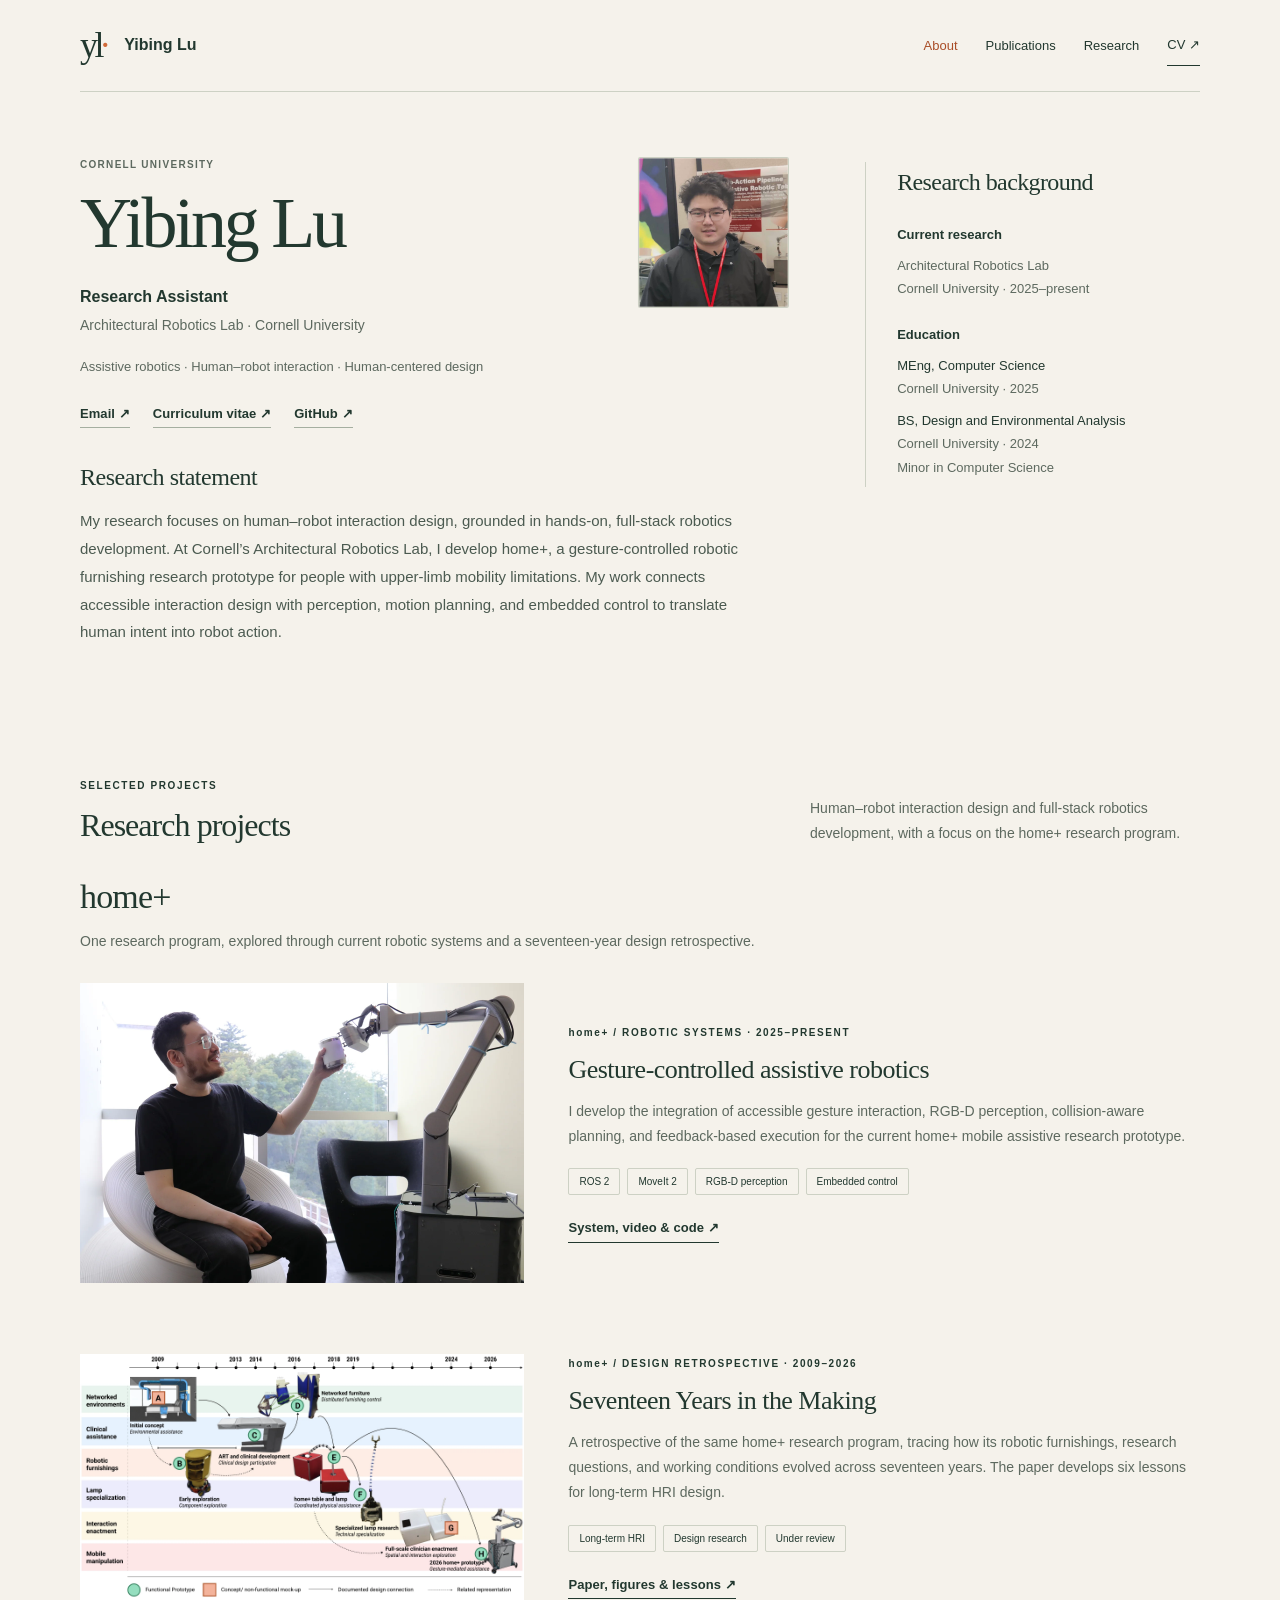
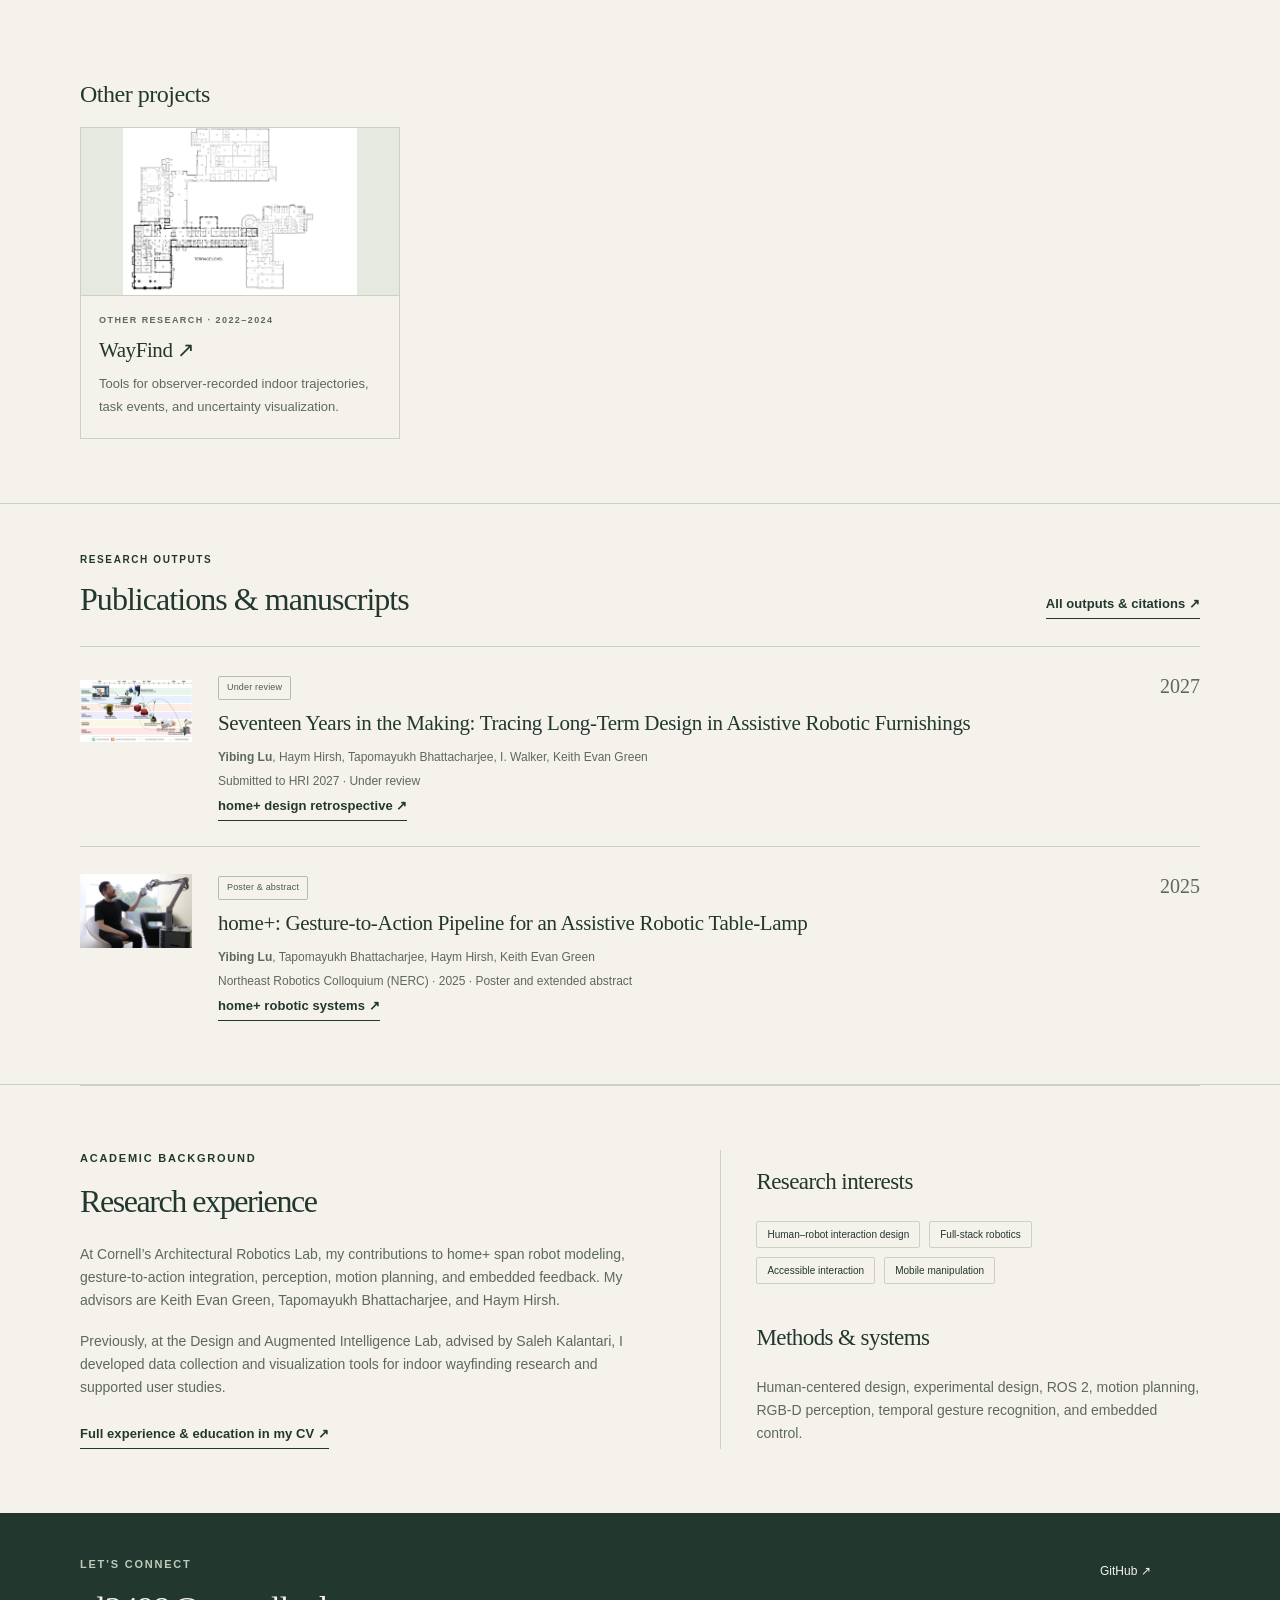
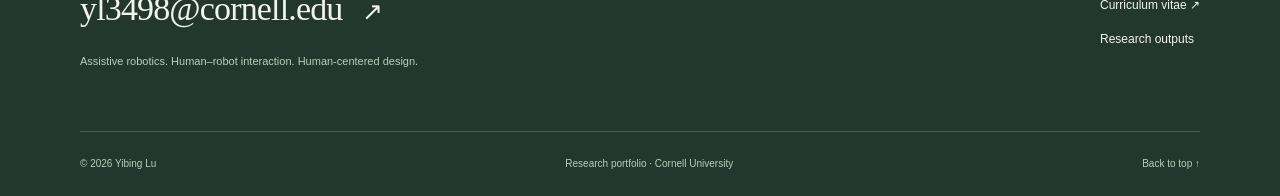
==== commit 93758abb: "Focus research profile on HRI design and full-stack robotics" ====
--- a/index.html
+++ b/index.html
@@ -22,7 +22,7 @@
     </div>
     <div class="academic-statement">
       <h2>Research statement</h2>
-      <p>My research interests center on human–robot interaction and robot learning for assistive systems. At Cornell’s Architectural Robotics Lab, I develop home+, a gesture-controlled robotic furnishing research prototype for people with upper-limb mobility limitations. My work combines accessible interaction design, perception, motion planning, and embedded control to connect human intent with robot action.</p>
+      <p>My research focuses on human–robot interaction design, grounded in hands-on, full-stack robotics development. At Cornell’s Architectural Robotics Lab, I develop home+, a gesture-controlled robotic furnishing research prototype for people with upper-limb mobility limitations. My work connects accessible interaction design with perception, motion planning, and embedded control to translate human intent into robot action.</p>
     </div>
   </div>
   <aside class="academic-summary" aria-labelledby="background-title">
@@ -36,7 +36,7 @@
 </section>
 
 <section class="section wrap" id="research">
-  <div class="section-heading"><div><p class="eyebrow">SELECTED PROJECTS</p><h2>Research projects</h2></div><p>Human–robot interaction and robot learning, with a focus on the home+ research program.</p></div>
+  <div class="section-heading"><div><p class="eyebrow">SELECTED PROJECTS</p><h2>Research projects</h2></div><p>Human–robot interaction design and full-stack robotics development, with a focus on the home+ research program.</p></div>
   <div class="homeplus-group" aria-labelledby="homeplus-title">
     <div class="homeplus-group-heading"><h3 id="homeplus-title">home+</h3><p>One research program, explored through current robotic systems and a seventeen-year design retrospective.</p></div>
   <article class="project-feature homeplus-entry">
@@ -75,7 +75,7 @@
 
 <section class="section wrap about-grid" id="about">
   <div><p class="eyebrow">ACADEMIC BACKGROUND</p><h2>Research experience</h2><p>At Cornell’s Architectural Robotics Lab, my contributions to home+ span robot modeling, gesture-to-action integration, perception, motion planning, and embedded feedback. My advisors are Keith Evan Green, Tapomayukh Bhattacharjee, and Haym Hirsh.</p><p>Previously, at the Design and Augmented Intelligence Lab, advised by Saleh Kalantari, I developed data collection and visualization tools for indoor wayfinding research and supported user studies.</p><a class="text-link" href="cv/index.html">Full experience & education in my CV ↗</a></div>
-  <div class="about-details"><h3>Research interests</h3><div class="tags spacious"><span>Human–robot interaction</span><span>Robot learning</span><span>Accessible interaction</span><span>Mobile manipulation</span></div><h3>Methods & systems</h3><p>Human-centered design, experimental design, ROS 2, motion planning, RGB-D perception, temporal gesture recognition, and embedded control.</p></div>
+  <div class="about-details"><h3>Research interests</h3><div class="tags spacious"><span>Human–robot interaction design</span><span>Full-stack robotics</span><span>Accessible interaction</span><span>Mobile manipulation</span></div><h3>Methods & systems</h3><p>Human-centered design, experimental design, ROS 2, motion planning, RGB-D perception, temporal gesture recognition, and embedded control.</p></div>
 </section>
 </main>
 <footer class="site-footer"><div><p class="eyebrow">LET’S CONNECT</p><a class="footer-email" href="mailto:yl3498@cornell.edu">yl3498@cornell.edu <span aria-hidden="true">↗</span></a><p>Assistive robotics. Human–robot interaction. Human-centered design.</p></div><div class="footer-links"><a href="https://github.com/Yibing-L">GitHub ↗</a><a href="cv/index.html">Curriculum vitae ↗</a><a href="publications/index.html">Research outputs</a></div><div class="footer-bottom"><span>© 2026 Yibing Lu</span><span>Research portfolio · Cornell University</span><a href="#main">Back to top ↑</a></div></footer>
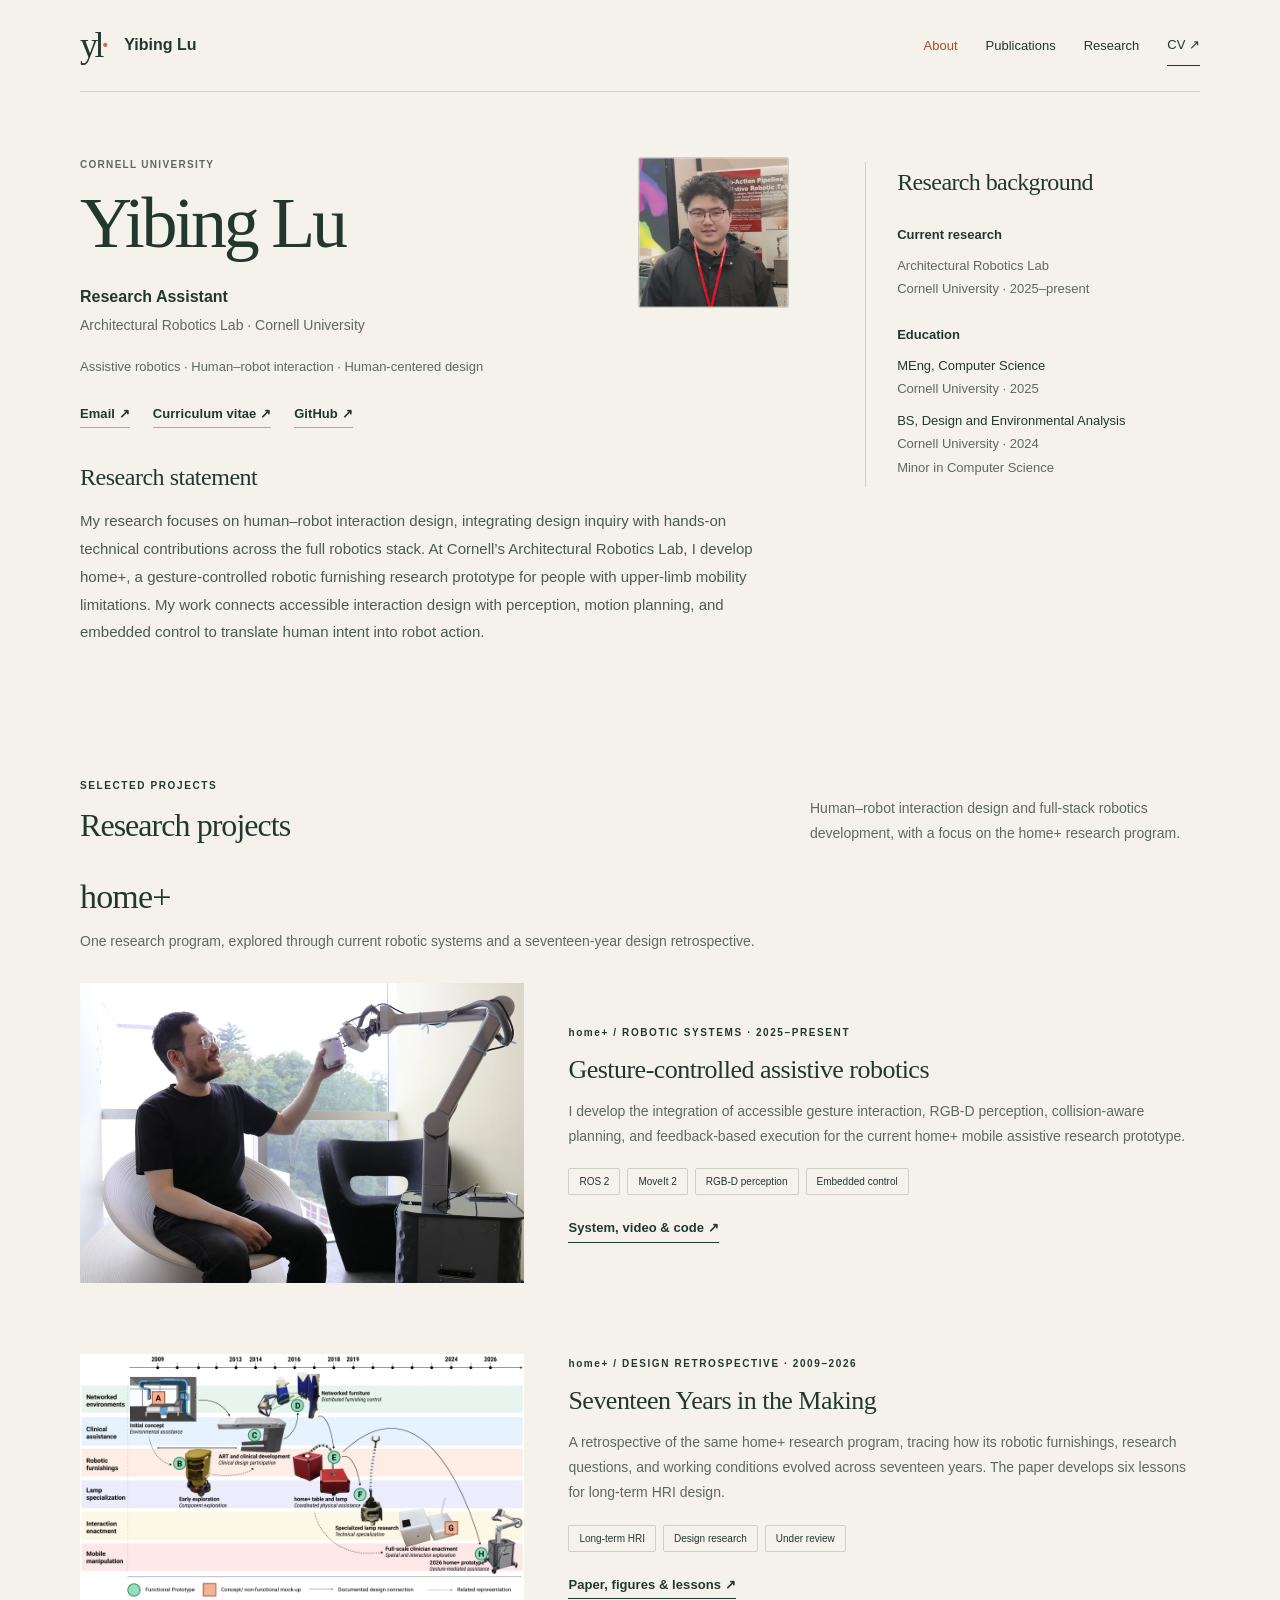
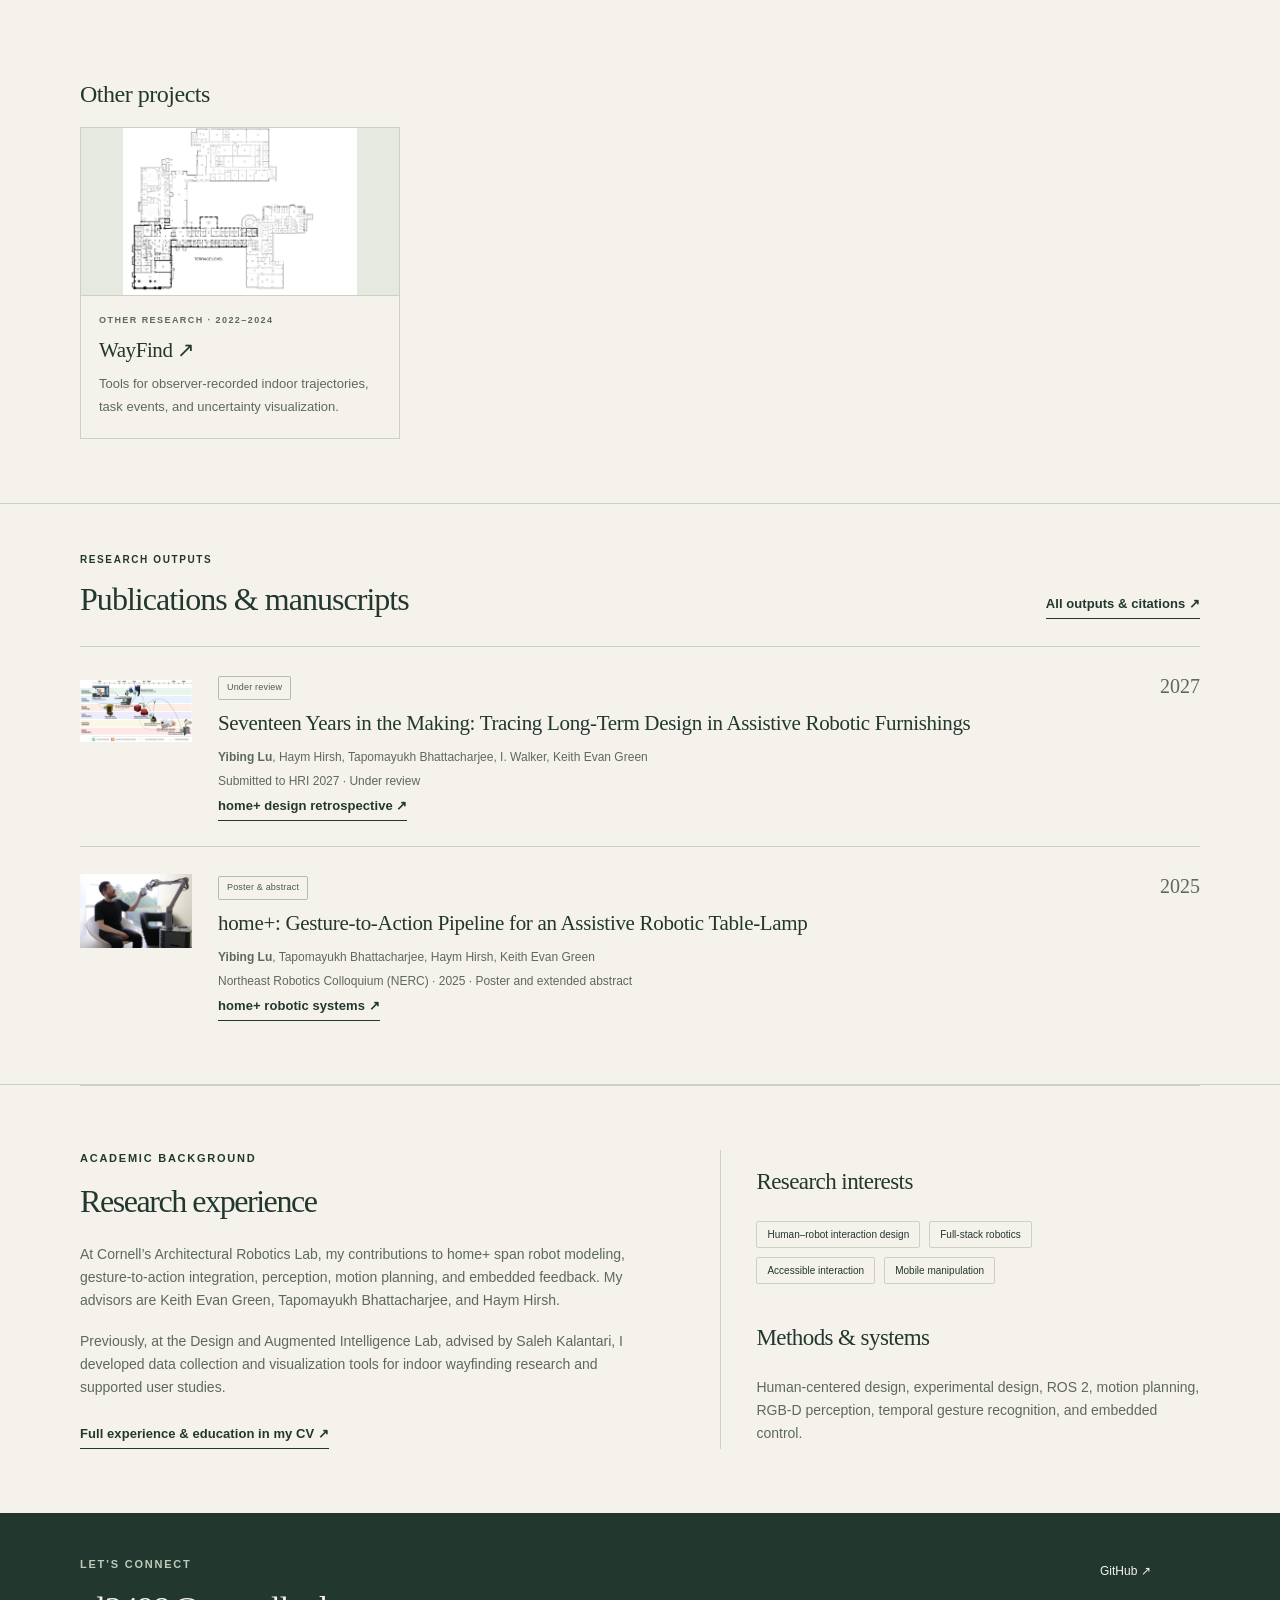
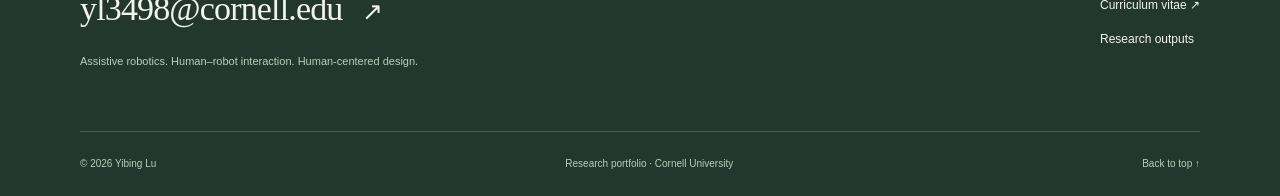
==== commit 440df900: "Integrate design inquiry and technical contributions in research statement" ====
--- a/index.html
+++ b/index.html
@@ -22,7 +22,7 @@
     </div>
     <div class="academic-statement">
       <h2>Research statement</h2>
-      <p>My research focuses on human–robot interaction design, grounded in hands-on, full-stack robotics development. At Cornell’s Architectural Robotics Lab, I develop home+, a gesture-controlled robotic furnishing research prototype for people with upper-limb mobility limitations. My work connects accessible interaction design with perception, motion planning, and embedded control to translate human intent into robot action.</p>
+      <p>My research focuses on human–robot interaction design, integrating design inquiry with hands-on technical contributions across the full robotics stack. At Cornell’s Architectural Robotics Lab, I develop home+, a gesture-controlled robotic furnishing research prototype for people with upper-limb mobility limitations. My work connects accessible interaction design with perception, motion planning, and embedded control to translate human intent into robot action.</p>
     </div>
   </div>
   <aside class="academic-summary" aria-labelledby="background-title">
